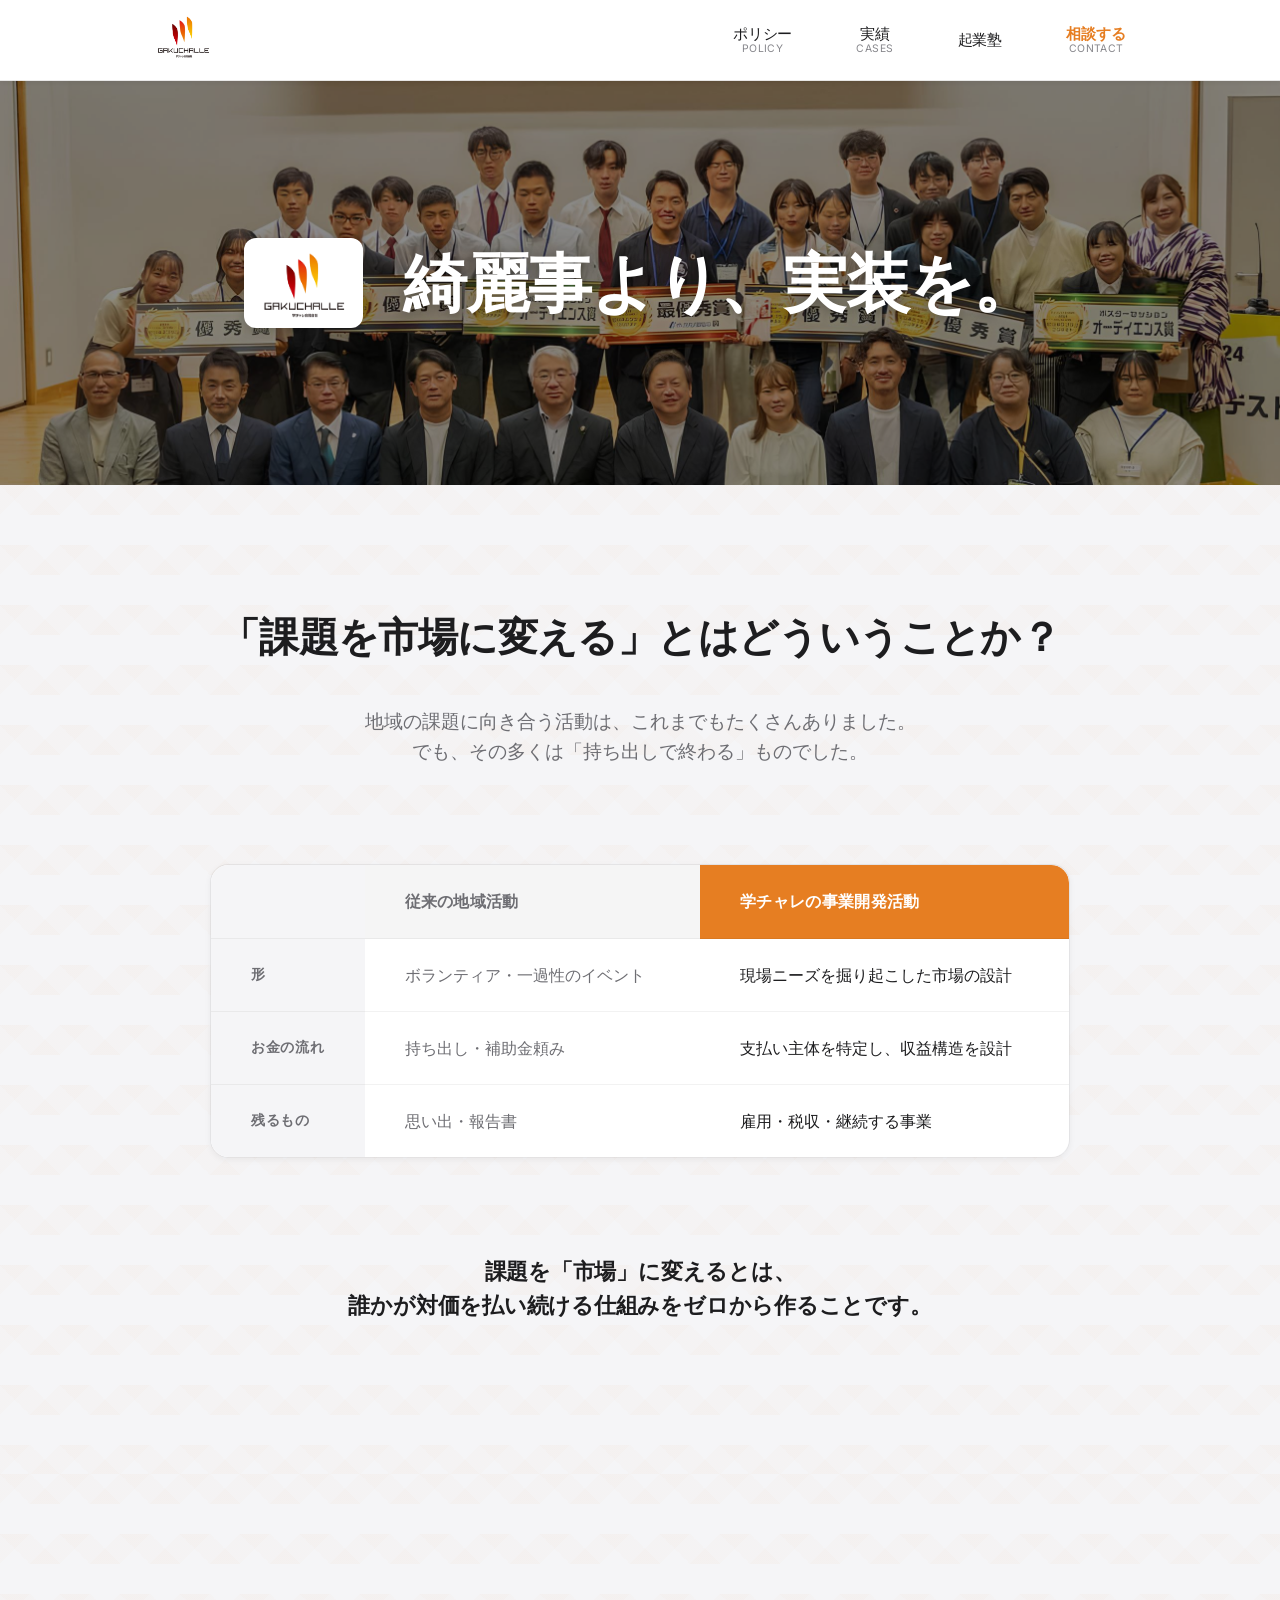
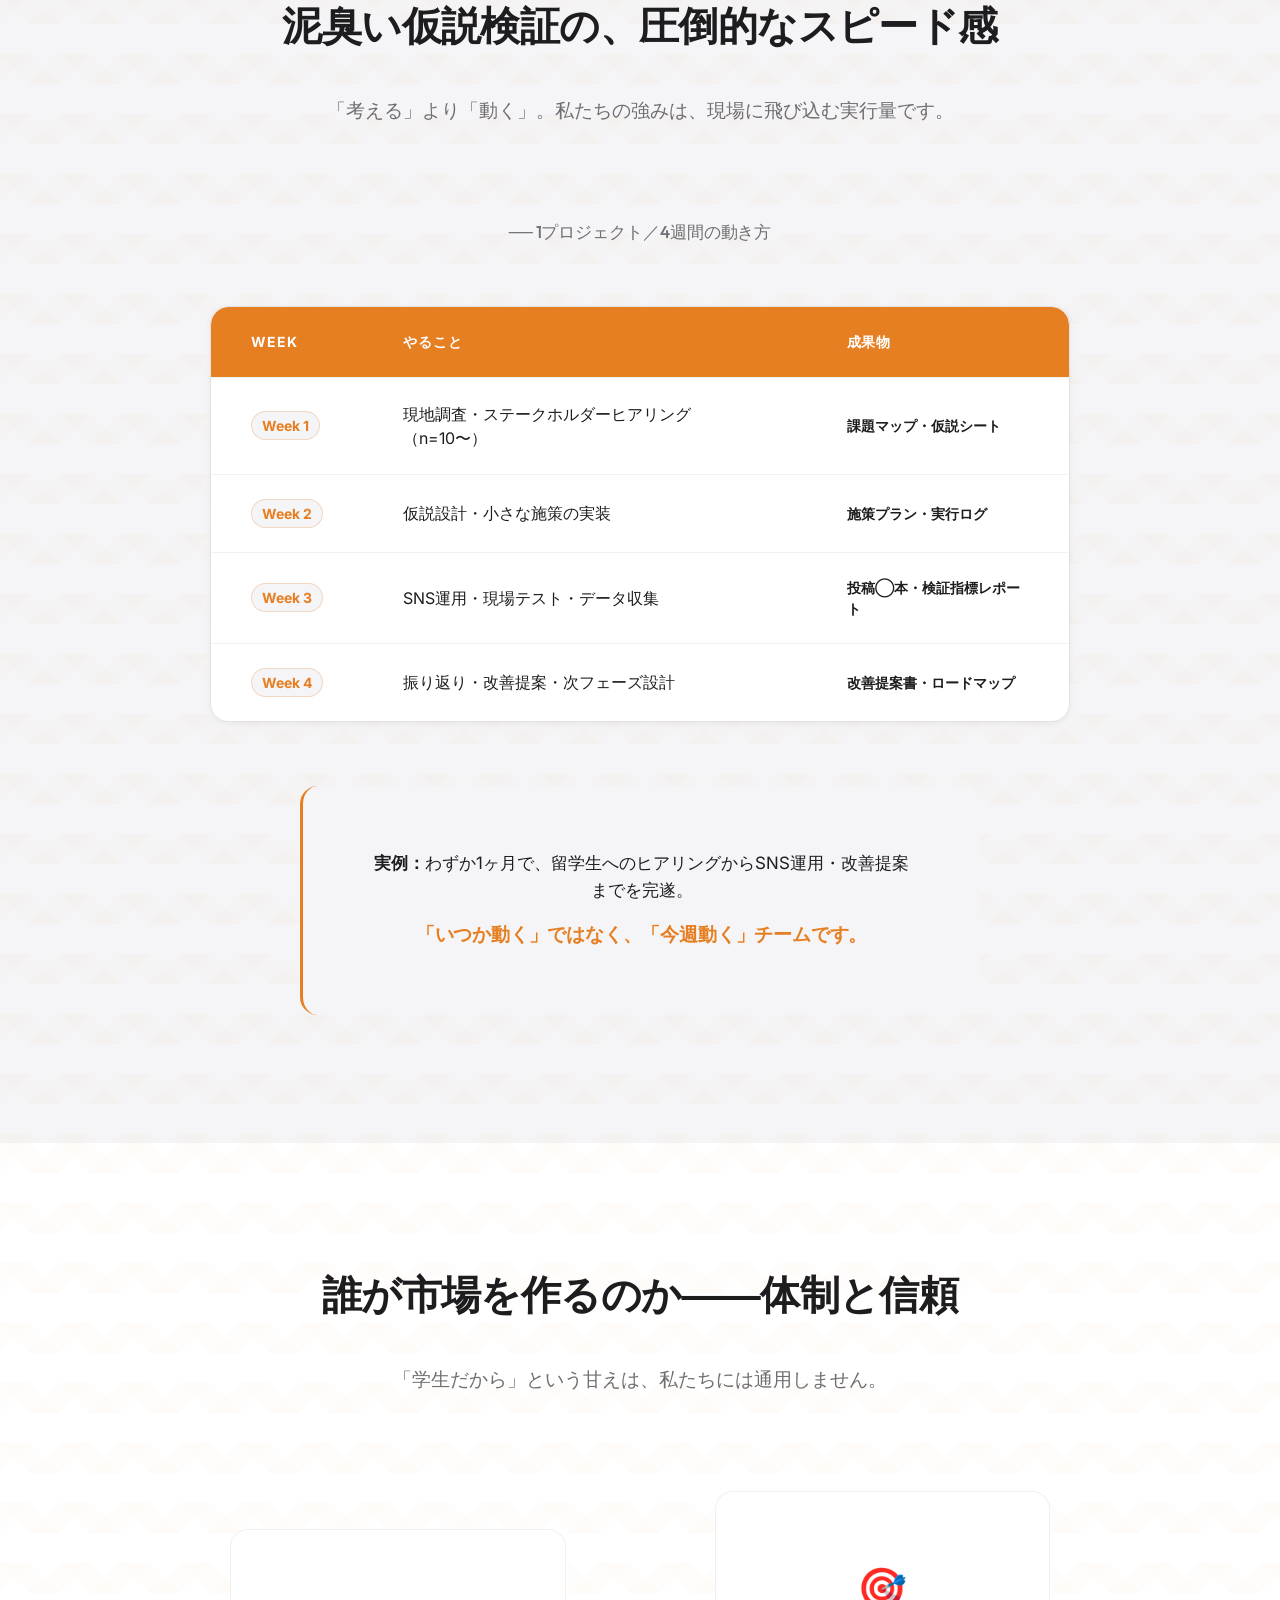
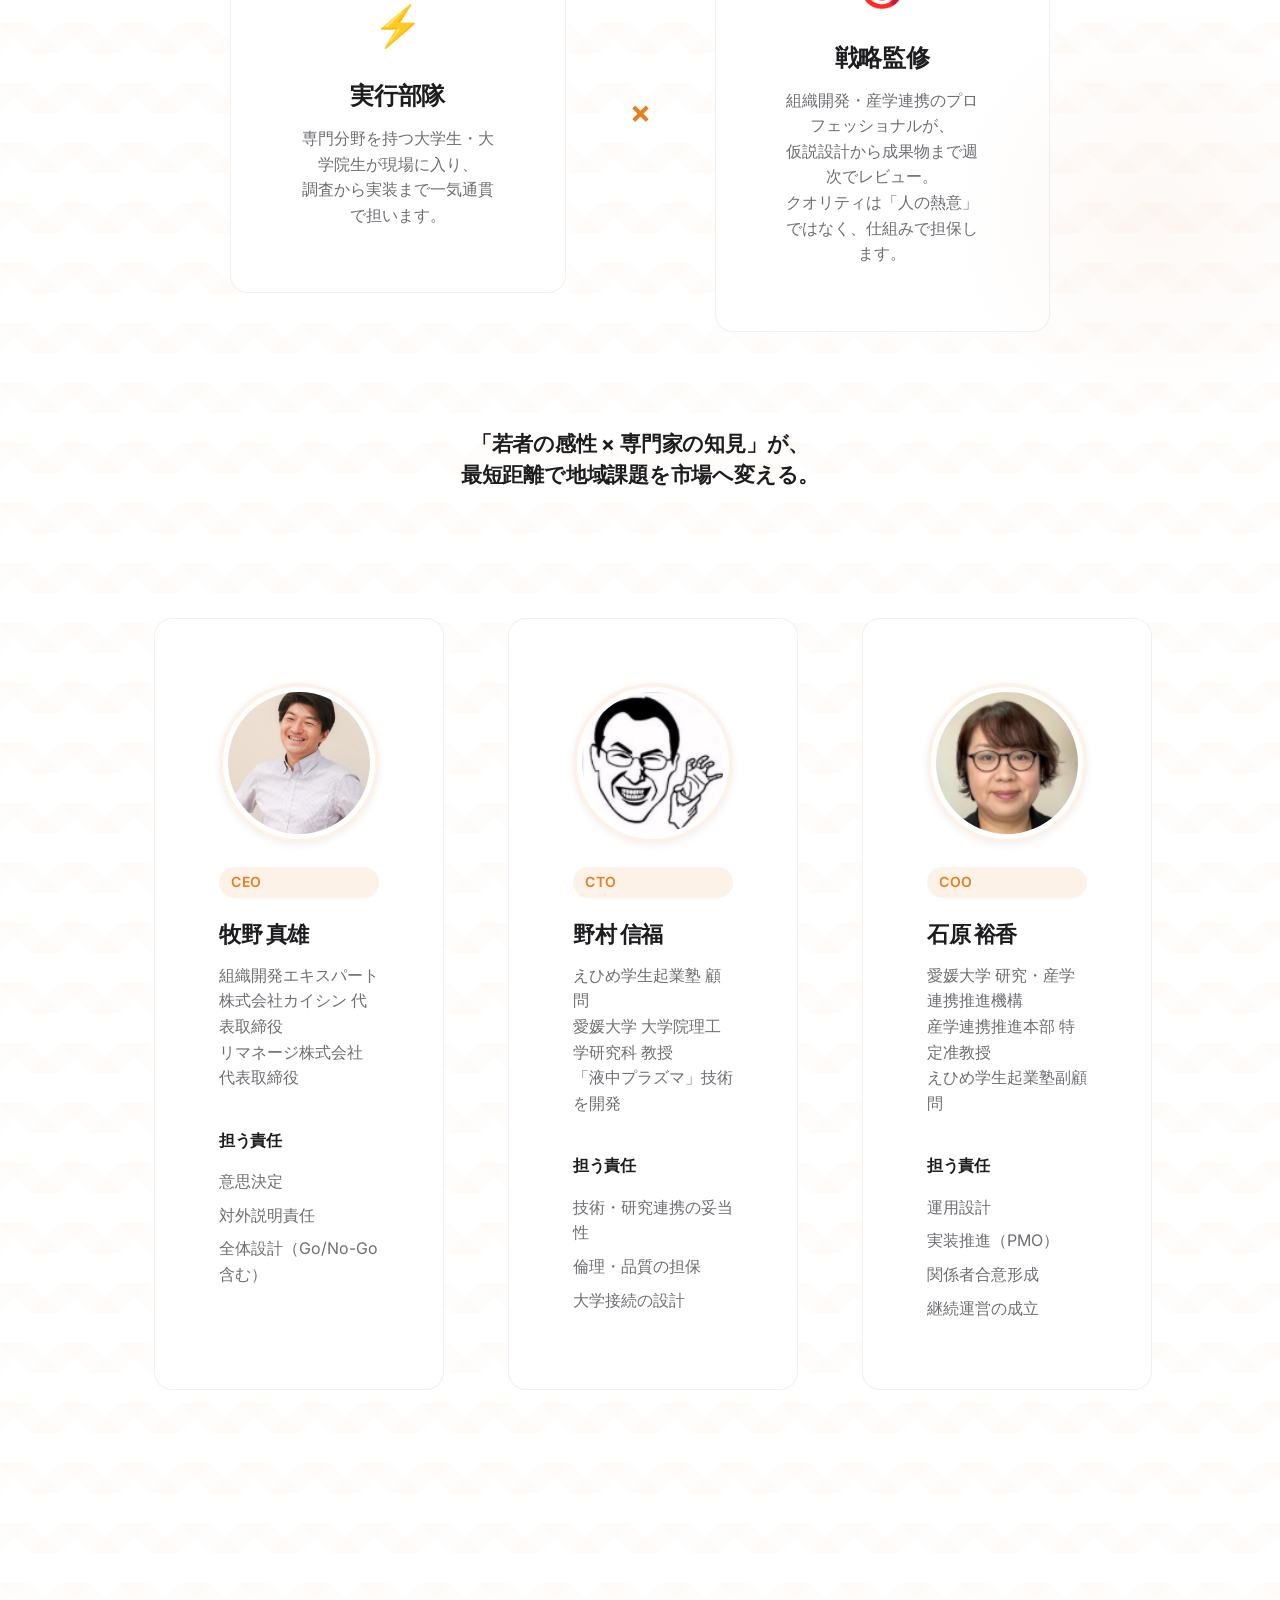
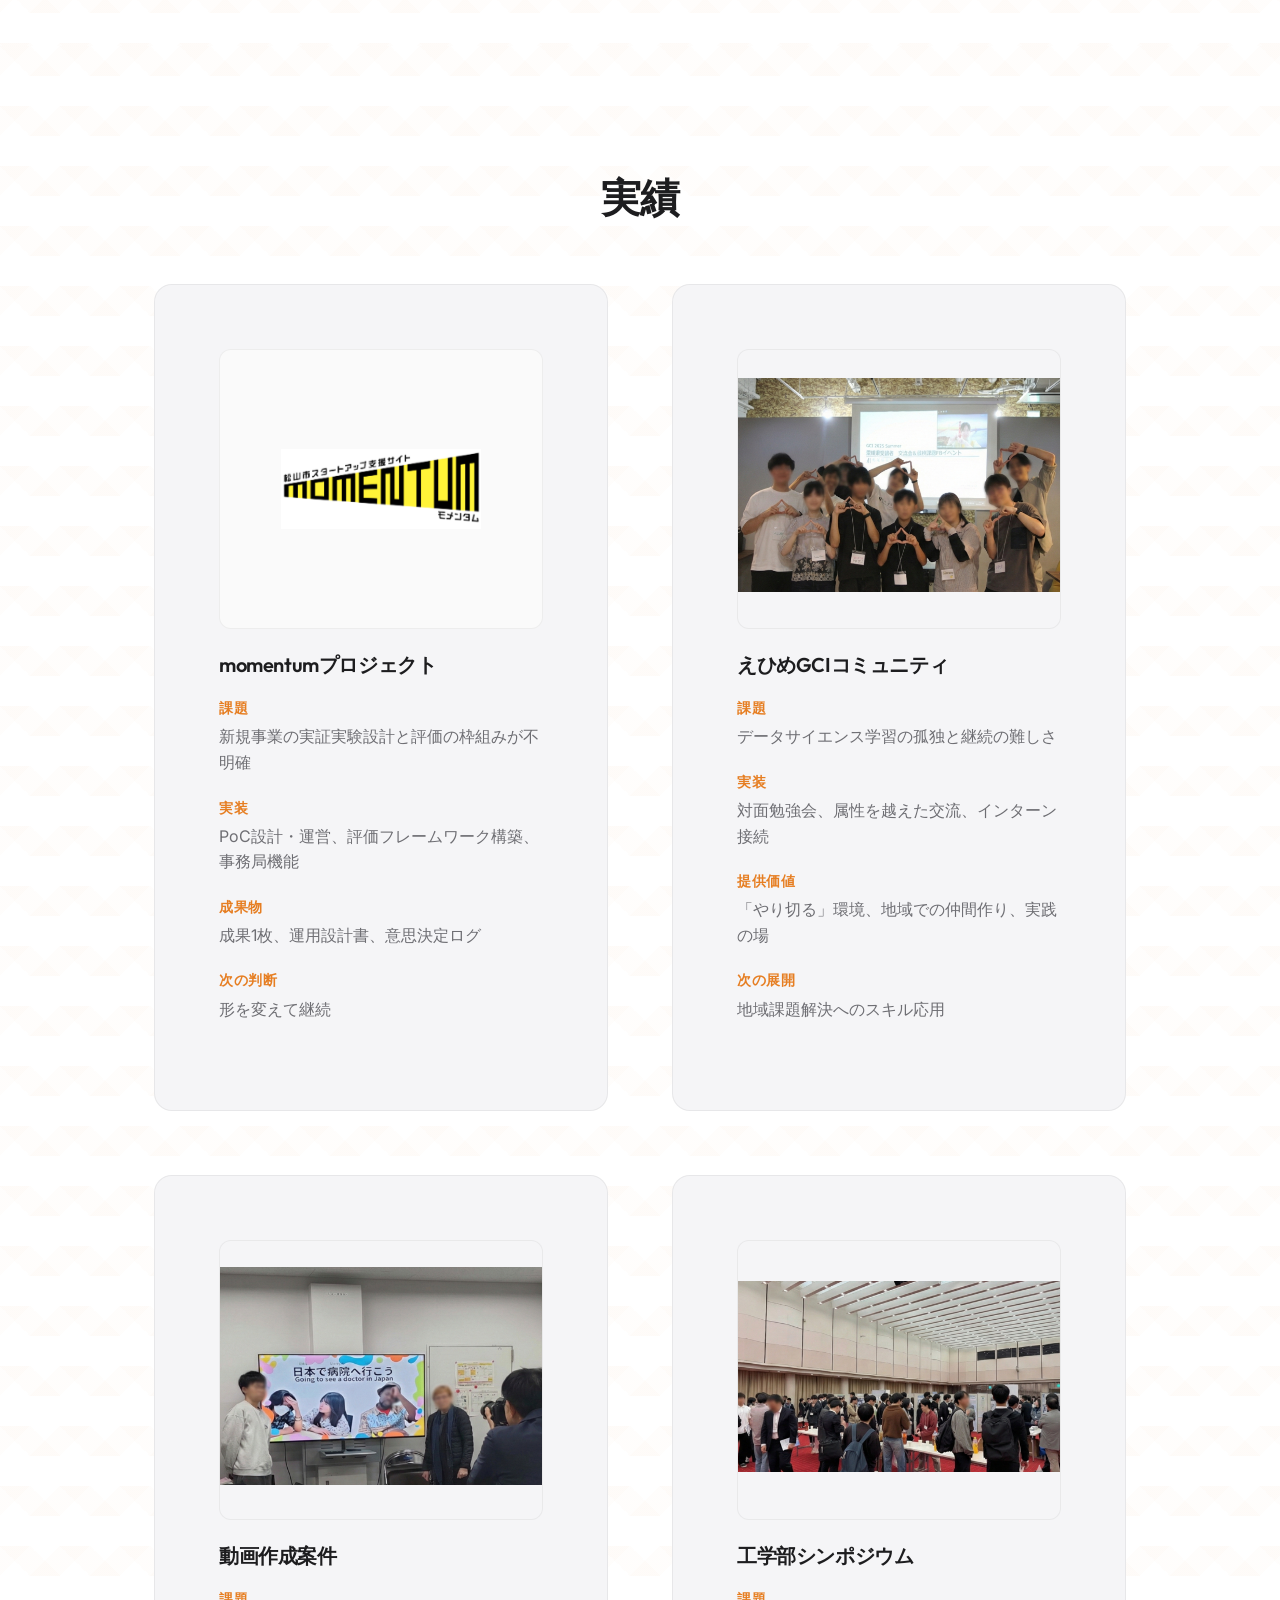
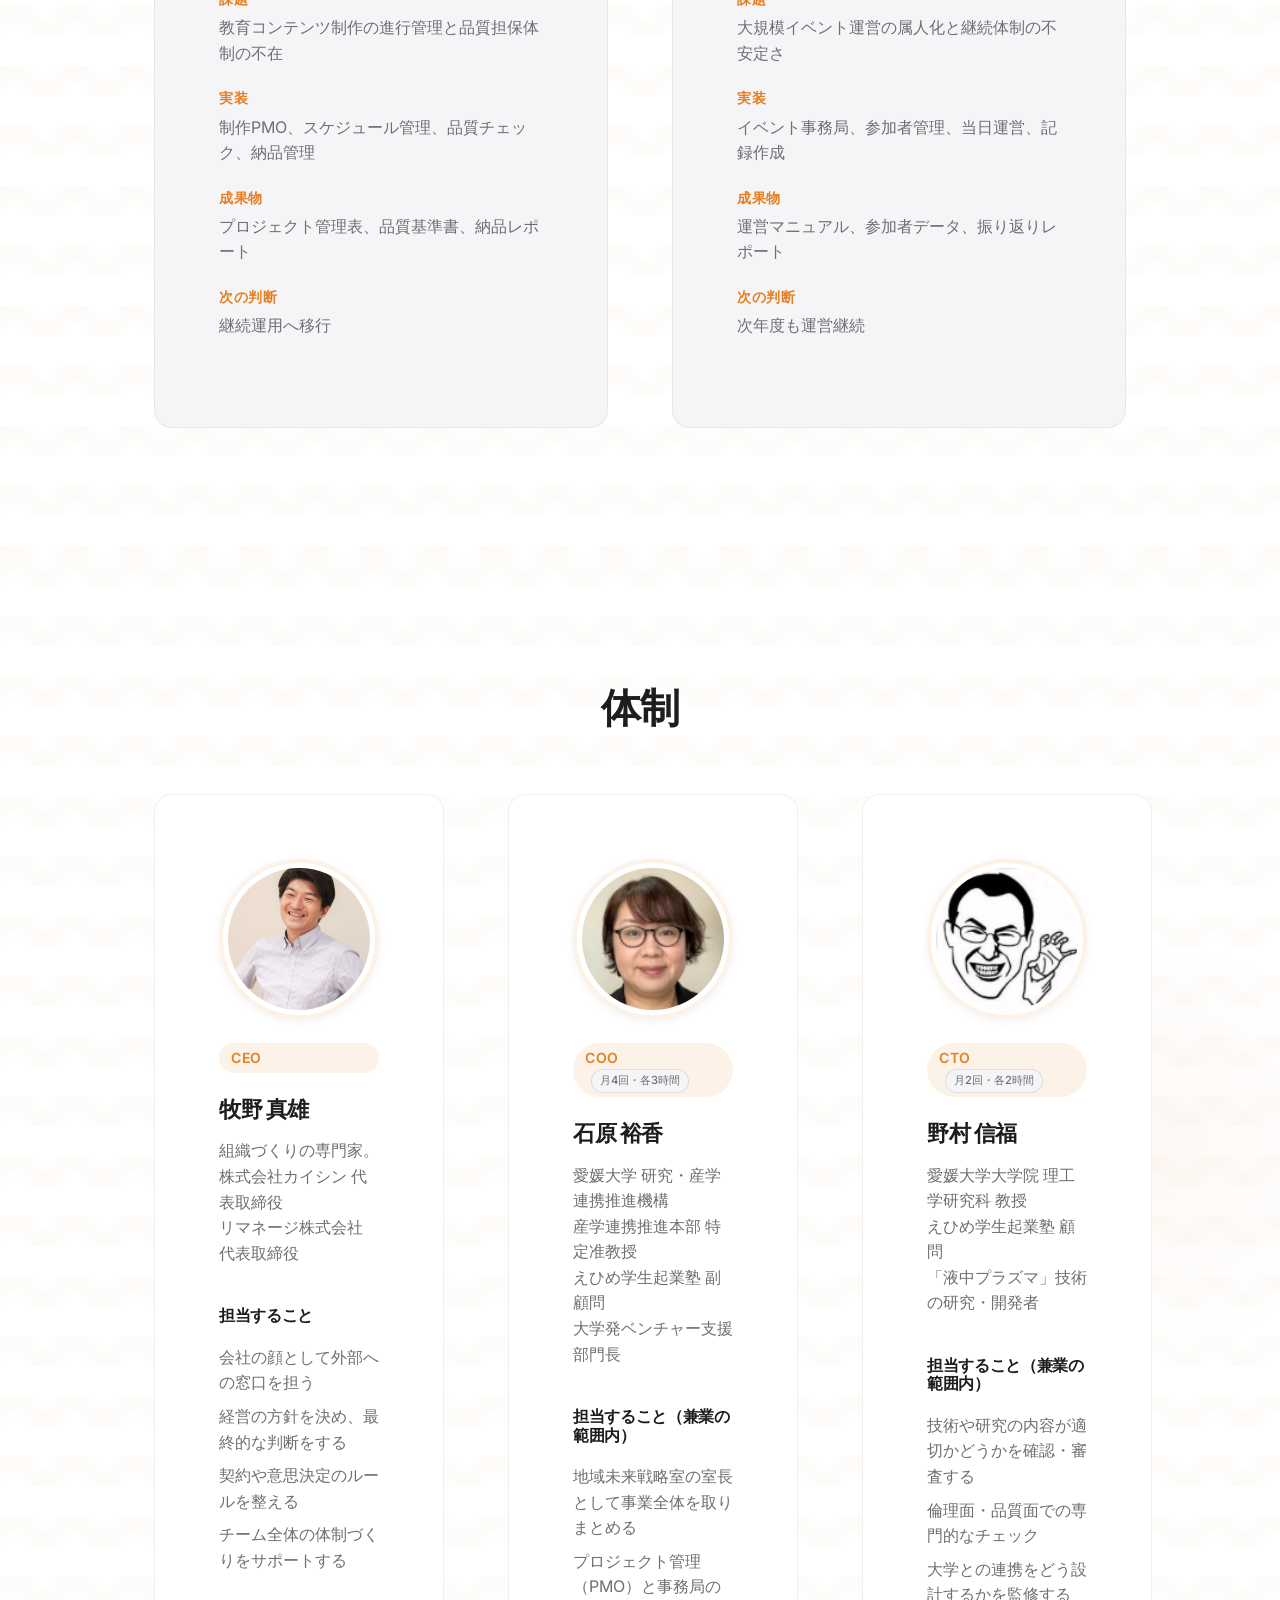
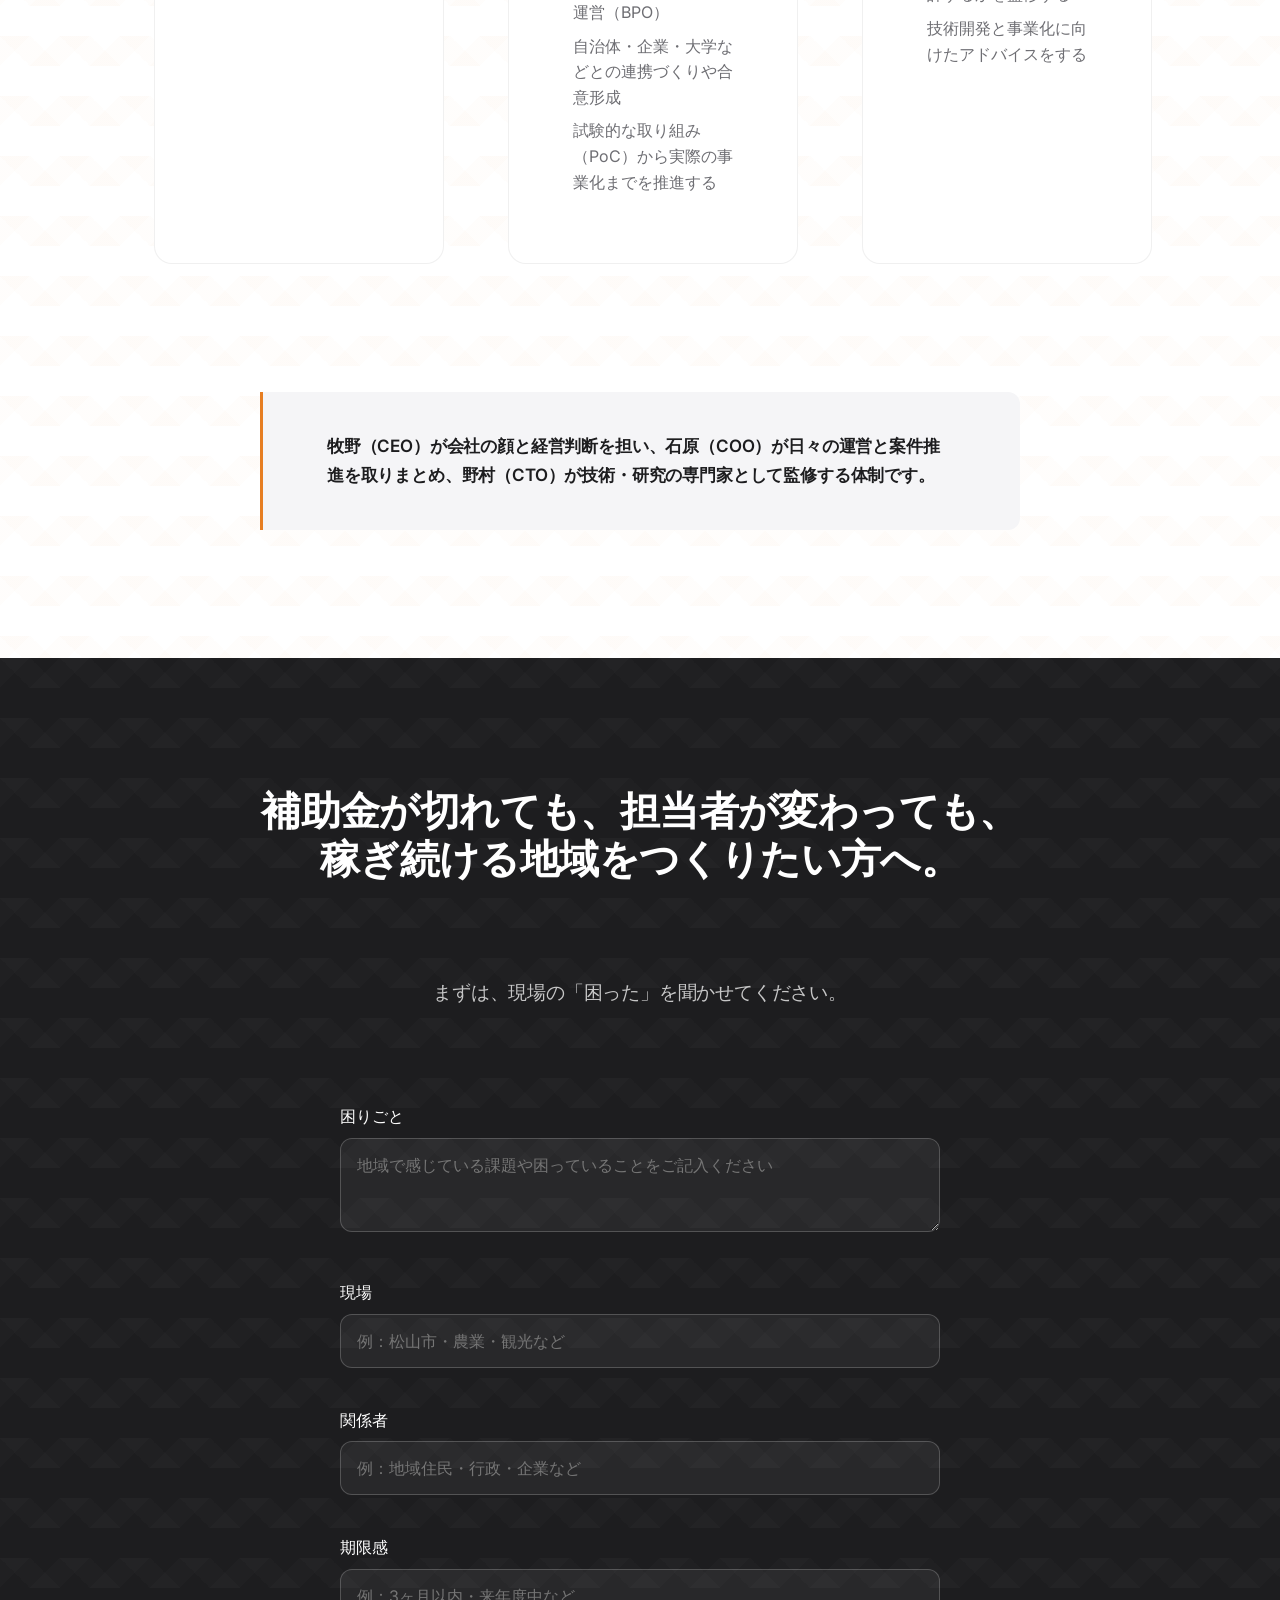
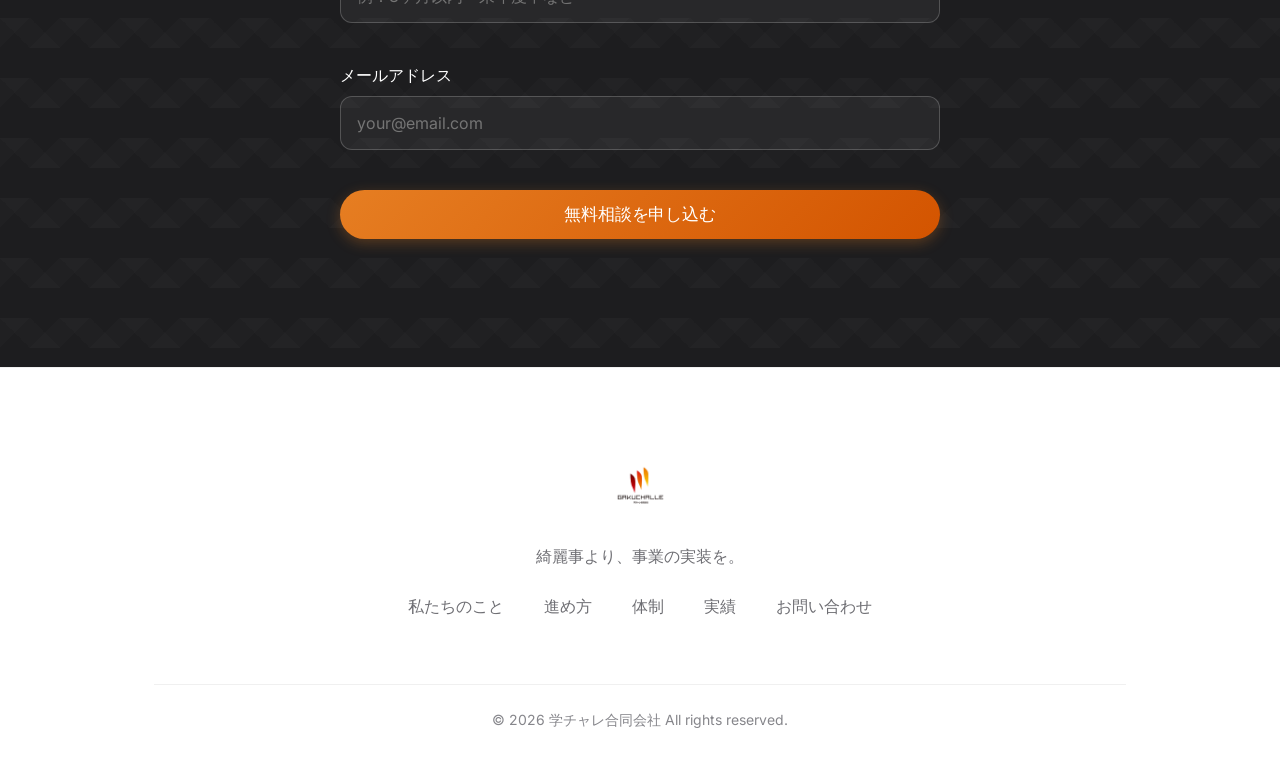
==== gakuLP/index.html @ f0f35850 "Add files via upload" ====
<!DOCTYPE html>
<html lang="ja">

<head>
    <meta charset="UTF-8">
    <meta name="viewport" content="width=device-width, initial-scale=1.0">
    <meta name="description" content="綺麗事より、事業の実装を。地域の「困った」を、稼ぎ続ける価値へ変える。4週間で調査・実装・検証・改善提案まで回し、事業化の打ち手を納品する実行体です。">
    <meta name="keywords" content="地域事業開発, 事業化, 仮説検証, 実装, 学チャレ合同会社">

    <!-- Open Graph -->
    <meta property="og:title" content="学チャレ合同会社 - 綺麗事より、事業の実装を。">
    <meta property="og:description" content="地域の「困った」を、稼ぎ続ける価値へ変える。4週間で調査・実装・検証・改善提案まで回し、事業化の打ち手を納品する実行体です。">
    <meta property="og:type" content="website">

    <title>学チャレ合同会社 - 綺麗事より、事業の実装を。</title>

    <!-- Google Fonts -->
    <link rel="preconnect" href="https://fonts.googleapis.com">
    <link rel="preconnect" href="https://fonts.gstatic.com" crossorigin>
    <link
        href="https://fonts.googleapis.com/css2?family=Outfit:wght@400;600;700;800&family=Inter:wght@400;500;600;700&display=swap"
        rel="stylesheet">

    <link rel="stylesheet" href="styles.css">
</head>

<body>
    <!-- Section A: Header -->
    <header id="header" class="header">
        <div class="container header-content">
            <div class="logo">
                <img src="media/ロゴ.png" alt="学チャレ合同会社ロゴ" style="height: 45px; width: auto;">
            </div>

            <nav class="nav" id="nav">
                <ul class="nav-list">
                    <li>
                        <a href="policy.html" class="nav-link">
                            <span class="nav-label-ja">ポリシー</span>
                            <span class="nav-label-en">Policy</span>
                        </a>
                    </li>
                    <li>
                        <a href="#cases" class="nav-link">
                            <span class="nav-label-ja">実績</span>
                            <span class="nav-label-en">Cases</span>
                        </a>
                    </li>
                    <li>
                        <a href="https://www.ccr.ehime-u.ac.jp/ehime-entre/#/" class="nav-link" target="_blank"
                            rel="noopener noreferrer">
                            <span class="nav-label-ja">起業塾</span>
                        </a>
                    </li>
                    <li>
                        <a href="#contact" class="nav-link nav-link--cta">
                            <span class="nav-label-ja">相談する</span>
                            <span class="nav-label-en">Contact</span>
                        </a>
                    </li>
                </ul>
            </nav>

            <button class="mobile-menu-toggle" id="mobileMenuToggle" aria-label="メニュー">
                <span></span>
                <span></span>
                <span></span>
            </button>
        </div>
    </header>

    <main>
        <!-- Section B: Hero -->
        <section id="hero" class="hero"
            style="background-image: url('media/キービジュアル.jpeg'); background-size: cover; background-position: center; background-repeat: no-repeat;">
            <div class="hero-overlay"></div>
            <div class="container hero-content">
                <div class="hero-inner">
                    <img src="media/ロゴ.png" alt="学チャレ合同会社ロゴ" class="hero-logo">
                    <h1 class="hero-catch">綺麗事より、実装を。</h1>
                </div>
            </div>
        </section>

        <!-- Section①: 「課題を市場に変える」とはどういうことか？ -->
        <section id="what-we-do" class="what-we-do">
            <div class="container">
                <h2 class="section-title">「課題を市場に変える」とはどういうことか？</h2>
                <p class="section-lead">
                    地域の課題に向き合う活動は、これまでもたくさんありました。<br>
                    でも、その多くは「持ち出しで終わる」ものでした。
                </p>

                <div class="comparison-table-wrapper">
                    <table class="comparison-table">
                        <thead>
                            <tr>
                                <th></th>
                                <th class="col-old">従来の地域活動</th>
                                <th class="col-new">学チャレの事業開発活動</th>
                            </tr>
                        </thead>
                        <tbody>
                            <tr>
                                <td class="row-label">形</td>
                                <td class="col-old">ボランティア・一過性のイベント</td>
                                <td class="col-new">現場ニーズを掘り起こした市場の設計</td>
                            </tr>
                            <tr>
                                <td class="row-label">お金の流れ</td>
                                <td class="col-old">持ち出し・補助金頼み</td>
                                <td class="col-new">支払い主体を特定し、収益構造を設計</td>
                            </tr>
                            <tr>
                                <td class="row-label">残るもの</td>
                                <td class="col-old">思い出・報告書</td>
                                <td class="col-new">雇用・税収・継続する事業</td>
                            </tr>
                        </tbody>
                    </table>
                </div>

                <p class="section-emphasis">
                    課題を「市場」に変えるとは、<br>誰かが対価を払い続ける仕組みをゼロから作ることです。
                </p>
            </div>
        </section>

        <!-- Section②: 泥臭い仮説検証の、圧倒的なスピード感 -->
        <section id="process" class="process">
            <div class="container">
                <h2 class="section-title">泥臭い仮説検証の、圧倒的なスピード感</h2>
                <p class="section-lead">「考える」より「動く」。私たちの強みは、現場に飛び込む実行量です。</p>

                <h3 class="subsection-label">── 1プロジェクト／4週間の動き方</h3>

                <div class="week-table-wrapper">
                    <table class="week-table">
                        <thead>
                            <tr>
                                <th>Week</th>
                                <th>やること</th>
                                <th>成果物</th>
                            </tr>
                        </thead>
                        <tbody>
                            <tr>
                                <td class="week-num"><span class="week-badge">Week 1</span></td>
                                <td>現地調査・ステークホルダーヒアリング（n=10〜）</td>
                                <td class="deliverable">課題マップ・仮説シート</td>
                            </tr>
                            <tr>
                                <td class="week-num"><span class="week-badge">Week 2</span></td>
                                <td>仮説設計・小さな施策の実装</td>
                                <td class="deliverable">施策プラン・実行ログ</td>
                            </tr>
                            <tr>
                                <td class="week-num"><span class="week-badge">Week 3</span></td>
                                <td>SNS運用・現場テスト・データ収集</td>
                                <td class="deliverable">投稿◯本・検証指標レポート</td>
                            </tr>
                            <tr>
                                <td class="week-num"><span class="week-badge">Week 4</span></td>
                                <td>振り返り・改善提案・次フェーズ設計</td>
                                <td class="deliverable">改善提案書・ロードマップ</td>
                            </tr>
                        </tbody>
                    </table>
                </div>

                <div class="process-highlight">
                    <p class="process-example">
                        <strong>実例：</strong>わずか1ヶ月で、留学生へのヒアリングからSNS運用・改善提案までを完遂。
                    </p>
                    <p class="process-tagline">「いつか動く」ではなく、「今週動く」チームです。</p>
                </div>
            </div>
        </section>

        <!-- Section③: 誰が市場を作るのか――体制と信頼 -->
        <section id="team" class="team">
            <div class="container">
                <h2 class="section-title">誰が市場を作るのか――体制と信頼</h2>
                <p class="section-lead">「学生だから」という甘えは、私たちには通用しません。</p>

                <div class="team-structure-grid">
                    <div class="team-structure-card">
                        <div class="team-structure-icon">⚡</div>
                        <h3 class="team-structure-title">実行部隊</h3>
                        <p class="team-structure-text">
                            専門分野を持つ大学生・大学院生が現場に入り、<br>
                            調査から実装まで一気通貫で担います。
                        </p>
                    </div>
                    <div class="team-structure-divider">×</div>
                    <div class="team-structure-card">
                        <div class="team-structure-icon">🎯</div>
                        <h3 class="team-structure-title">戦略監修</h3>
                        <p class="team-structure-text">
                            組織開発・産学連携のプロフェッショナルが、<br>
                            仮説設計から成果物まで週次でレビュー。<br>
                            クオリティは「人の熱意」ではなく、仕組みで担保します。
                        </p>
                    </div>
                </div>

                <p class="team-tagline">
                    「若者の感性 × 専門家の知見」が、<br>最短距離で地域課題を市場へ変える。
                </p>

                <div class="team-grid">
                    <div class="team-card">
                        <a href="https://kaisyn.com/" target="_blank" rel="noopener noreferrer" class="team-photo-link"
                            aria-label="牧野 真雄のプロフィール（外部リンク）">
                            <div class="team-photo-wrapper">
                                <img src="media/牧野.png" alt="牧野 真雄 - CEO（組織開発エキスパート）" class="team-photo" loading="lazy"
                                    width="200" height="200">
                            </div>
                        </a>
                        <div class="team-role">CEO</div>
                        <h3 class="team-name"><a href="https://kaisyn.com/" target="_blank" rel="noopener noreferrer">牧野
                                真雄</a></h3>
                        <p class="team-affiliation">組織開発エキスパート<br>株式会社カイシン 代表取締役<br>リマネージ株式会社 代表取締役</p>
                        <div class="team-responsibility">
                            <h4>担う責任</h4>
                            <ul>
                                <li>意思決定</li>
                                <li>対外説明責任</li>
                                <li>全体設計（Go/No-Go含む）</li>
                            </ul>
                        </div>
                    </div>

                    <div class="team-card">
                        <a href="https://researchmap.jp/read0183368" target="_blank" rel="noopener noreferrer"
                            class="team-photo-link" aria-label="野村 信福のプロフィール（外部リンク）">
                            <div class="team-photo-wrapper">
                                <img src="media/野村.png" alt="野村 信福 - CTO（愛媛大学 教授）" class="team-photo" loading="lazy"
                                    width="200" height="200">
                            </div>
                        </a>
                        <div class="team-role">CTO</div>
                        <h3 class="team-name"><a href="https://researchmap.jp/read0183368" target="_blank"
                                rel="noopener noreferrer">野村 信福</a></h3>
                        <p class="team-affiliation">えひめ学生起業塾 顧問<br>愛媛大学 大学院理工学研究科 教授<br>「液中プラズマ」技術を開発</p>
                        <div class="team-responsibility">
                            <h4>担う責任</h4>
                            <ul>
                                <li>技術・研究連携の妥当性</li>
                                <li>倫理・品質の担保</li>
                                <li>大学接続の設計</li>
                            </ul>
                        </div>
                    </div>

                    <div class="team-card">
                        <a href="https://researchmap.jp/yuka_ishihara" target="_blank" rel="noopener noreferrer"
                            class="team-photo-link" aria-label="石原 裕香のプロフィール（外部リンク）">
                            <div class="team-photo-wrapper">
                                <img src="media/石原.png" alt="石原 裕香 - COO（愛媛大学 特定准教授）" class="team-photo" loading="lazy"
                                    width="200" height="200">
                            </div>
                        </a>
                        <div class="team-role">COO</div>
                        <h3 class="team-name"><a href="https://researchmap.jp/yuka_ishihara" target="_blank"
                                rel="noopener noreferrer">石原 裕香</a></h3>
                        <p class="team-affiliation">愛媛大学 研究・産学連携推進機構<br>産学連携推進本部 特定准教授<br>えひめ学生起業塾副顧問</p>
                        <div class="team-responsibility">
                            <h4>担う責任</h4>
                            <ul>
                                <li>運用設計</li>
                                <li>実装推進（PMO）</li>
                                <li>関係者合意形成</li>
                                <li>継続運営の成立</li>
                            </ul>
                        </div>
                    </div>
                </div>
            </div>
        </section>

        <!-- Section④: 実績 -->
        <section id="cases" class="cases">
            <div class="container">
                <h2 class="section-title">実績</h2>

                <div class="cases-grid">
                    <div class="case-card">
                        <a href="https://momentum-matsuyama.com/" target="_blank" rel="noopener noreferrer"
                            class="case-link" aria-label="momentumプロジェクトの詳細">
                            <div class="case-image-wrapper case-placeholder momentum-logo-wrapper" role="img"
                                aria-label="momentumのロゴマーク">
                                <img src="media\momentum.png" alt="momentum" class="momentum-logo" loading="lazy"
                                    width="120" height="auto">
                            </div>
                        </a>
                        <h3 class="case-title"><a href="https://momentum-matsuyama.com/" target="_blank"
                                rel="noopener noreferrer">momentumプロジェクト</a></h3>
                        <div class="case-section">
                            <h4 class="case-label">課題</h4>
                            <p>新規事業の実証実験設計と評価の枠組みが不明確</p>
                        </div>
                        <div class="case-section">
                            <h4 class="case-label">実装</h4>
                            <p>PoC設計・運営、評価フレームワーク構築、事務局機能</p>
                        </div>
                        <div class="case-section">
                            <h4 class="case-label">成果物</h4>
                            <p>成果1枚、運用設計書、意思決定ログ</p>
                        </div>
                        <div class="case-section">
                            <h4 class="case-label">次の判断</h4>
                            <p>形を変えて継続</p>
                        </div>
                    </div>

                    <div class="case-card">
                        <div class="case-image-wrapper">
                            <picture>
                                <img src="media\えひめGCI.png" alt="えひめGCIコミュニティの勉強会参加者の様子" class="case-image"
                                    loading="lazy" width="400" height="300">
                            </picture>
                        </div>
                        <h3 class="case-title">えひめGCIコミュニティ</h3>
                        <div class="case-section">
                            <h4 class="case-label">課題</h4>
                            <p>データサイエンス学習の孤独と継続の難しさ</p>
                        </div>
                        <div class="case-section">
                            <h4 class="case-label">実装</h4>
                            <p>対面勉強会、属性を越えた交流、インターン接続</p>
                        </div>
                        <div class="case-section">
                            <h4 class="case-label">提供価値</h4>
                            <p>「やり切る」環境、地域での仲間作り、実践の場</p>
                        </div>
                        <div class="case-section">
                            <h4 class="case-label">次の展開</h4>
                            <p>地域課題解決へのスキル応用</p>
                        </div>
                    </div>

                    <div class="case-card">
                        <div class="case-image-wrapper">
                            <picture>
                                <img src="media\動画案件.png" alt="動画作成案件のチーム作業風景" class="case-image" loading="lazy"
                                    width="400" height="300">
                            </picture>
                        </div>
                        <h3 class="case-title">動画作成案件</h3>
                        <div class="case-section">
                            <h4 class="case-label">課題</h4>
                            <p>教育コンテンツ制作の進行管理と品質担保体制の不在</p>
                        </div>
                        <div class="case-section">
                            <h4 class="case-label">実装</h4>
                            <p>制作PMO、スケジュール管理、品質チェック、納品管理</p>
                        </div>
                        <div class="case-section">
                            <h4 class="case-label">成果物</h4>
                            <p>プロジェクト管理表、品質基準書、納品レポート</p>
                        </div>
                        <div class="case-section">
                            <h4 class="case-label">次の判断</h4>
                            <p>継続運用へ移行</p>
                        </div>
                    </div>

                    <div class="case-card">
                        <div class="case-image-wrapper">
                            <picture>
                                <img src="media\工学部シンポジウム.png" alt="工学部シンポジウムのステージとパネルの様子" class="case-image"
                                    loading="lazy" width="400" height="300">
                            </picture>
                        </div>
                        <h3 class="case-title">工学部シンポジウム</h3>
                        <div class="case-section">
                            <h4 class="case-label">課題</h4>
                            <p>大規模イベント運営の属人化と継続体制の不安定さ</p>
                        </div>
                        <div class="case-section">
                            <h4 class="case-label">実装</h4>
                            <p>イベント事務局、参加者管理、当日運営、記録作成</p>
                        </div>
                        <div class="case-section">
                            <h4 class="case-label">成果物</h4>
                            <p>運営マニュアル、参加者データ、振り返りレポート</p>
                        </div>
                        <div class="case-section">
                            <h4 class="case-label">次の判断</h4>
                            <p>次年度も運営継続</p>
                        </div>
                    </div>
                </div>
            </div>
        </section>

        <!-- Section K: 体制 -->
        <section id="team" class="team">
            <div class="container">
                <h2 class="section-title">体制</h2>

                <div class="team-grid">
                    <!-- CEO -->
                    <div class="team-card">
                        <a href="https://kaisyn.com/" target="_blank" rel="noopener noreferrer" class="team-photo-link"
                            aria-label="牧野 真雄のプロフィール（外部リンク）">
                            <div class="team-photo-wrapper">
                                <img src="media/牧野.png" alt="牧野 真雄 - CEO" class="team-photo" loading="lazy" width="200"
                                    height="200">
                            </div>
                        </a>
                        <div class="team-role">CEO</div>
                        <h3 class="team-name"><a href="https://kaisyn.com/" target="_blank" rel="noopener noreferrer">牧野
                                真雄</a></h3>
                        <p class="team-affiliation">組織づくりの専門家。<br>株式会社カイシン 代表取締役<br>リマネージ株式会社 代表取締役</p>
                        <div class="team-responsibility">
                            <h4>担当すること</h4>
                            <ul>
                                <li>会社の顔として外部への窓口を担う</li>
                                <li>経営の方針を決め、最終的な判断をする</li>
                                <li>契約や意思決定のルールを整える</li>
                                <li>チーム全体の体制づくりをサポートする</li>
                            </ul>
                        </div>
                    </div>

                    <!-- COO -->
                    <div class="team-card">
                        <a href="https://researchmap.jp/yuka_ishihara" target="_blank" rel="noopener noreferrer"
                            class="team-photo-link" aria-label="石原 裕香のプロフィール（外部リンク）">
                            <div class="team-photo-wrapper">
                                <img src="media/石原.png" alt="石原 裕香 - COO" class="team-photo" loading="lazy" width="200"
                                    height="200">
                            </div>
                        </a>
                        <div class="team-role">COO <span class="team-schedule">月4回・各3時間</span></div>
                        <h3 class="team-name"><a href="https://researchmap.jp/yuka_ishihara" target="_blank"
                                rel="noopener noreferrer">石原 裕香</a></h3>
                        <p class="team-affiliation">愛媛大学 研究・産学連携推進機構<br>産学連携推進本部 特定准教授<br>えひめ学生起業塾 副顧問<br>大学発ベンチャー支援部門長
                        </p>
                        <div class="team-responsibility">
                            <h4>担当すること（兼業の範囲内）</h4>
                            <ul>
                                <li>地域未来戦略室の室長として事業全体を取りまとめる</li>
                                <li>プロジェクト管理（PMO）と事務局の運営（BPO）</li>
                                <li>自治体・企業・大学などとの連携づくりや合意形成</li>
                                <li>試験的な取り組み（PoC）から実際の事業化までを推進する</li>
                            </ul>
                        </div>
                    </div>

                    <!-- CTO -->
                    <div class="team-card">
                        <a href="https://researchmap.jp/read0183368" target="_blank" rel="noopener noreferrer"
                            class="team-photo-link" aria-label="野村 信福のプロフィール（外部リンク）">
                            <div class="team-photo-wrapper">
                                <img src="media/野村.png" alt="野村 信福 - CTO" class="team-photo" loading="lazy" width="200"
                                    height="200">
                            </div>
                        </a>
                        <div class="team-role">CTO <span class="team-schedule">月2回・各2時間</span></div>
                        <h3 class="team-name"><a href="https://researchmap.jp/read0183368" target="_blank"
                                rel="noopener noreferrer">野村 信福</a></h3>
                        <p class="team-affiliation">愛媛大学大学院 理工学研究科 教授<br>えひめ学生起業塾 顧問<br>「液中プラズマ」技術の研究・開発者</p>
                        <div class="team-responsibility">
                            <h4>担当すること（兼業の範囲内）</h4>
                            <ul>
                                <li>技術や研究の内容が適切かどうかを確認・審査する</li>
                                <li>倫理面・品質面での専門的なチェック</li>
                                <li>大学との連携をどう設計するかを監修する</li>
                                <li>技術開発と事業化に向けたアドバイスをする</li>
                            </ul>
                        </div>
                    </div>
                </div>

                <!-- 体制まとめ -->
                <blockquote class="team-summary">
                    牧野（CEO）が会社の顔と経営判断を担い、石原（COO）が日々の運営と案件推進を取りまとめ、野村（CTO）が技術・研究の専門家として監修する体制です。
                </blockquote>
            </div>
        </section>

        <!-- Section N: 最終CTA -->
        <section id="contact" class="final-cta">
            <div class="container">
                <h2 class="final-cta-title">
                    補助金が切れても、担当者が変わっても、<br>稼ぎ続ける地域をつくりたい方へ。
                </h2>
                <p class="final-cta-sub">まずは、現場の「困った」を聞かせてください。</p>

                <form class="contact-form" id="contactForm">
                    <div class="form-group">
                        <label for="issue">困りごと</label>
                        <textarea id="issue" name="issue" rows="3" required
                            placeholder="地域で感じている課題や困っていることをご記入ください"></textarea>
                    </div>

                    <div class="form-group">
                        <label for="field">現場</label>
                        <input type="text" id="field" name="field" required placeholder="例：松山市・農業・観光など">
                    </div>

                    <div class="form-group">
                        <label for="stakeholders">関係者</label>
                        <input type="text" id="stakeholders" name="stakeholders" required placeholder="例：地域住民・行政・企業など">
                    </div>

                    <div class="form-group">
                        <label for="timeline">期限感</label>
                        <input type="text" id="timeline" name="timeline" required placeholder="例：3ヶ月以内・来年度中など">
                    </div>

                    <div class="form-group">
                        <label for="email">メールアドレス</label>
                        <input type="email" id="email" name="email" required placeholder="your@email.com">
                    </div>

                    <button type="submit" class="btn btn-primary btn-large btn-full" id="submitBtn">無料相談を申し込む</button>
                </form>
            </div>
        </section>
    </main>

    <!-- Footer -->
    <footer class="footer">
        <div class="container">
            <div class="footer-content">
                <div class="footer-logo">
                    <img src="media/ロゴ.png" alt="学チャレ合同会社ロゴ" class="footer-logo-img">
                </div>
                <p class="footer-tagline">綺麗事より、事業の実装を。</p>
                <div class="footer-links">
                    <a href="#what-we-do">私たちのこと</a>
                    <a href="#process">進め方</a>
                    <a href="#team">体制</a>
                    <a href="#cases">実績</a>
                    <a href="#contact">お問い合わせ</a>
                </div>
            </div>
            <div class="footer-bottom">
                <p>&copy; 2026 学チャレ合同会社 All rights reserved.</p>
            </div>
        </div>
    </footer>

    <script src="script.js"></script>
</body>

</html>
---- gakuLP/styles.css ----
/* ========================================
   Apple-Style Minimalist Design System
   ======================================== */
:root {
    /* Corporate Colors (Orange, Red, Dark Red) */
    --primary-color: #e67e22;
    /* Orange */
    --primary-dark: #d35400;
    /* Dark Orange */
    --corporate-red: #e74c3c;
    /* Red */
    --corporate-dark-red: #c0392b;
    /* Dark Red */

    /* Corporate Gradient (Dark Red -> Red -> Orange) */
    --corporate-gradient: linear-gradient(135deg, #c0392b 0%, #e74c3c 50%, #e67e22 100%);

    /* Apple-style text colors */
    --text-primary: #1d1d1f;
    --text-secondary: #6e6e73;
    --text-light: #86868b;
    --text-white: #ffffff;

    /* Clean backgrounds */
    --bg-primary: #ffffff;
    --bg-secondary: #f5f5f7;
    --bg-dark: #1d1d1f;

    /* Large, generous spacing */
    --spacing-xs: 0.5rem;
    --spacing-sm: 1rem;
    --spacing-md: 1.5rem;
    --spacing-lg: 2.5rem;
    --spacing-xl: 4rem;
    --spacing-2xl: 6rem;
    --spacing-3xl: 8rem;

    /* Clean typography */
    --font-primary: 'Outfit', -apple-system, BlinkMacSystemFont, 'SF Pro Display', sans-serif;
    --font-secondary: 'Inter', -apple-system, BlinkMacSystemFont, 'SF Pro Text', sans-serif;

    --font-size-xs: 0.875rem;
    --font-size-sm: 1rem;
    --font-size-md: 1.0625rem;
    --font-size-lg: 1.1875rem;
    --font-size-xl: 1.5rem;
    --font-size-2xl: 2.25rem;
    --font-size-3xl: 3rem;
    --font-size-4xl: 4rem;
    --font-size-5xl: 5rem;

    /* Minimal shadows */
    --shadow-sm: 0 1px 2px rgba(0, 0, 0, 0.03);
    --shadow-md: 0 2px 6px rgba(0, 0, 0, 0.05);
    --shadow-lg: 0 4px 10px rgba(0, 0, 0, 0.06);

    /* Border radius */
    --radius-sm: 8px;
    --radius-md: 12px;
    --radius-lg: 18px;
    --radius-xl: 24px;
    --radius-full: 9999px;

    /* Transitions */
    --transition-fast: 0.15s ease;
    --transition-base: 0.2s ease;
}

/* ========================================
   Reset & Base Styles
   ======================================== */
* {
    margin: 0;
    padding: 0;
    box-sizing: border-box;
}

html {
    scroll-behavior: smooth;
    overflow-x: hidden;
}

body {
    font-family: var(--font-secondary);
    font-size: var(--font-size-md);
    line-height: 1.6;
    color: var(--text-primary);
    background: var(--bg-primary);
    -webkit-font-smoothing: antialiased;
    -moz-osx-font-smoothing: grayscale;
    overflow-x: hidden;
}

.container {
    max-width: 980px;
    margin: 0 auto;
    padding: 0 var(--spacing-lg);
}

/* ========================================
   Typography
   ======================================== */
h1,
h2,
h3,
h4,
h5,
h6 {
    font-family: var(--font-primary);
    font-weight: 600;
    letter-spacing: -0.02em;
    line-height: 1.15;
}

p {
    margin-bottom: var(--spacing-md);
}

/* ========================================
   Buttons - Minimalist
   ======================================== */
.btn {
    display: inline-flex;
    align-items: center;
    justify-content: center;
    padding: 11px 22px;
    font-family: var(--font-secondary);
    font-size: var(--font-size-sm);
    font-weight: 400;
    text-decoration: none;
    border-radius: var(--radius-full);
    transition: all var(--transition-base);
    border: none;
    cursor: pointer;
    letter-spacing: -0.005em;
}

.btn-primary {
    background: var(--primary-color);
    color: var(--text-white);
}

.btn-primary:hover {
    background: var(--primary-dark);
    transform: scale(1.01);
}

.btn-secondary,
.btn-outline {
    background: transparent;
    color: var(--primary-color);
    border: 1.5px solid rgba(230, 126, 34, 0.5);
}

.btn-secondary:hover,
.btn-outline:hover {
    background: var(--primary-color);
    color: var(--text-white);
    border-color: var(--primary-color);
}

.btn-large {
    padding: 13px 28px;
    font-size: var(--font-size-md);
}

.btn-full {
    width: 100%;
}

/* ========================================
   Header - Minimal & Sticky
   ======================================== */
.header {
    position: fixed;
    top: 0;
    left: 0;
    width: 100%;
    background: rgba(255, 255, 255, 0.85);
    backdrop-filter: saturate(180%) blur(20px);
    z-index: 1000;
    border-bottom: 1px solid rgba(0, 0, 0, 0.05);
    transition: all var(--transition-base);
}

.header-content {
    display: flex;
    align-items: center;
    justify-content: space-between;
    padding: var(--spacing-sm) 0;
    min-height: 80px;
}

.logo img {
    height: 60px;
    width: auto;
}

.nav {
    display: flex;
    justify-content: flex-end;
    margin-left: auto;
}

.nav-list {
    display: flex;
    list-style: none;
    gap: var(--spacing-xl);
    align-items: center;
}

.nav-link {
    display: flex;
    flex-direction: column;
    align-items: center;
    color: var(--text-primary);
    text-decoration: none;
    font-size: 0.9375rem;
    font-weight: 400;
    transition: color var(--transition-fast);
    letter-spacing: -0.005em;
    line-height: 1.2;
}

.nav-link:hover {
    color: var(--primary-color);
}

.nav-label-ja {
    font-size: 0.9375rem;
    font-weight: 500;
}

.nav-label-en {
    font-size: 0.65rem;
    color: var(--text-light);
    letter-spacing: 0.04em;
    text-transform: uppercase;
    transition: color var(--transition-fast);
}

.nav-link:hover .nav-label-en {
    color: var(--primary-color);
}

.nav-link--cta .nav-label-ja {
    color: var(--primary-color);
    font-weight: 600;
}

.nav-link--cta:hover .nav-label-ja {
    color: var(--primary-dark);
}

.header-cta {
    display: flex;
    gap: var(--spacing-sm);
}

.mobile-menu-toggle {
    display: none;
    flex-direction: column;
    gap: 4px;
    background: none;
    border: none;
    cursor: pointer;
    padding: 8px;
}

.mobile-menu-toggle span {
    width: 20px;
    height: 2px;
    background: var(--text-primary);
    transition: var(--transition-fast);
}

/* ========================================
   Hero - Key Visual
   ======================================== */
.hero {
    height: 45vh;
    min-height: 280px;
    overflow: hidden;
    display: flex;
    align-items: center;
    justify-content: center;
    margin-top: 80px;
    position: relative;
    background-size: cover;
    background-position: center;
    background-repeat: no-repeat;
}

.hero-overlay {
    position: absolute;
    inset: 0;
    background: rgba(0, 0, 0, 0.45);
    z-index: 0;
}

.hero-content {
    position: relative;
    z-index: 1;
    width: 100%;
    text-align: center;
}

.hero-inner {
    display: flex;
    align-items: center;
    justify-content: center;
    gap: 2.5rem;
}

.hero-logo {
    height: 90px;
    width: auto;
    flex-shrink: 0;
    background: #ffffff;
    border-radius: 12px;
    padding: 10px 14px;
    box-shadow: 0 2px 12px rgba(0, 0, 0, 0.18);
}

.hero-catch {
    font-size: clamp(2.8rem, 8vw, 5.5rem);
    font-weight: 700;
    line-height: 1.05;
    letter-spacing: -0.02em;
    font-family: var(--font-primary);
    color: #ffffff;
    margin: 0;
    text-shadow: 0 2px 12px rgba(0, 0, 0, 0.3);
}

.hero-subcatch {
    font-size: clamp(1.25rem, 3vw, 1.75rem);
    font-weight: 400;
    color: var(--text-secondary);
    margin-bottom: var(--spacing-xl);
    letter-spacing: -0.01em;
}

.hero-description {
    font-size: var(--font-size-md);
    color: var(--text-secondary);
    max-width: 600px;
    margin: 0 auto var(--spacing-2xl);
    line-height: 1.47;
}

.hero-cta {
    display: flex;
    gap: var(--spacing-md);
    justify-content: center;
    flex-wrap: wrap;
}

/* ========================================
   Sections - Clean spacing
   ======================================== */
section {
    padding: var(--spacing-3xl) 0;
}

.section-title {
    font-size: clamp(2rem, 4.5vw, 3rem);
    font-weight: 600;
    text-align: center;
    margin-bottom: var(--spacing-2xl);
    letter-spacing: -0.015em;
    line-height: 1.15;
    font-family: var(--font-primary);
    color: var(--text-primary);
}

/* ========================================
   Clarification Section
   ======================================== */
.clarification {
    background: var(--bg-secondary);
    padding: var(--spacing-2xl) 0;
}

.clarification-block {
    text-align: center;
    max-width: 700px;
    margin: 0 auto;
}

.clarification-line {
    font-size: var(--font-size-xl);
    font-weight: 600;
    color: var(--text-primary);
    margin-bottom: var(--spacing-md);
    letter-spacing: -0.01em;
    line-height: 1.3;
}

.clarification-note {
    text-align: center;
    margin-top: var(--spacing-xl);
    font-size: var(--font-size-sm);
    color: var(--text-secondary);
    max-width: 600px;
    margin-left: auto;
    margin-right: auto;
}

/* ========================================
   Problems Section
   ======================================== */
.problems {
    background: var(--bg-primary);
}

.problems-grid {
    display: grid;
    grid-template-columns: repeat(4, 1fr);
    gap: var(--spacing-md);
    max-width: 900px;
    margin: 0 auto;
}

.problem-card {
    background: var(--bg-primary);
    border: 1px solid rgba(0, 0, 0, 0.06);
    border-radius: var(--radius-md);
    padding: var(--spacing-md);
    text-align: center;
    transition: all var(--transition-base);
    display: flex;
    flex-direction: column;
    align-items: center;
    justify-content: center;
    min-height: 140px;
}

.problem-card {
    background: var(--bg-primary);
    border: 1px solid rgba(0, 0, 0, 0.06);
    border-radius: var(--radius-md);
    padding: var(--spacing-md);
    text-align: center;
    transition: all var(--transition-base);
}

.problem-card:hover {
    border-color: rgba(230, 126, 34, 0.15);
    transform: translateY(-2px);
}

.problem-icon {
    font-size: 1.75rem;
    margin-bottom: var(--spacing-sm);
}

.problem-text {
    font-size: var(--font-size-sm);
    color: var(--text-primary);
    line-height: 1.4;
    font-weight: 500;
}

/* ========================================
   Solution Section
   ======================================== */
.solution {
    background: var(--bg-secondary);
}

.solution-grid {
    display: grid;
    grid-template-columns: repeat(auto-fit, minmax(250px, 1fr));
    gap: var(--spacing-xl);
    max-width: 900px;
    margin: 0 auto;
}

.solution-card {
    background: var(--bg-primary);
    border: 1px solid rgba(0, 0, 0, 0.06);
    border-radius: var(--radius-lg);
    padding: var(--spacing-xl);
    text-align: center;
    transition: all var(--transition-base);
}

.solution-card:hover {
    border-color: rgba(230, 126, 34, 0.15);
    transform: translateY(-2px);
}

.solution-icon {
    font-size: 2.5rem;
    margin-bottom: var(--spacing-md);
}

.solution-title {
    font-size: var(--font-size-lg);
    font-weight: 600;
    margin-bottom: var(--spacing-sm);
    color: var(--text-primary);
}

.solution-text {
    font-size: var(--font-size-sm);
    color: var(--text-secondary);
    line-height: 1.5;
}

/* ========================================
   Flow Section
   ======================================== */
.flow {
    background: var(--bg-primary);
}

.flow-diagram {
    display: grid;
    grid-template-columns: repeat(5, 1fr);
    gap: var(--spacing-sm);
    max-width: 900px;
    margin: 0 auto var(--spacing-xl);
    align-items: center;
}

.flow-step {
    background: var(--bg-secondary);
    border: 1px solid rgba(0, 0, 0, 0.06);
    border-radius: var(--radius-md);
    padding: var(--spacing-sm) var(--spacing-xs);
    text-align: center;
    transition: all var(--transition-base);
}

.flow-arrow {
    text-align: center;
    font-size: 1.25rem;
    color: var(--text-light);
    display: none;
}

.flow-step {
    background: var(--bg-secondary);
    border: 1px solid rgba(0, 0, 0, 0.06);
    border-radius: var(--radius-md);
    padding: var(--spacing-md);
    min-width: 120px;
    text-align: center;
    transition: all var(--transition-base);
}

.flow-step:hover {
    transform: translateY(-2px);
}

.flow-step-highlight {
    background: var(--primary-color);
    color: var(--text-white);
    border-color: var(--primary-color);
}

.flow-step-number {
    font-size: var(--font-size-lg);
    font-weight: 600;
    margin-bottom: var(--spacing-xs);
}

.flow-step-label {
    font-size: var(--font-size-sm);
    font-weight: 500;
}

.flow-step-sublabel {
    font-size: var(--font-size-xs);
    opacity: 0.7;
}

.flow-arrow {
    font-size: var(--font-size-xl);
    color: var(--text-light);
}

.flow-note {
    text-align: center;
    font-size: var(--font-size-sm);
    color: var(--text-secondary);
    max-width: 600px;
    margin: 0 auto;
}

/* ========================================
   Business Model Diagram
   ======================================== */
.business-model-diagram {
    margin-top: var(--spacing-3xl);
    text-align: center;
}

.diagram-title {
    font-size: var(--font-size-xl);
    font-weight: 600;
    color: var(--text-primary);
    margin-bottom: var(--spacing-xl);
    letter-spacing: -0.01em;
}

.diagram-wrapper {
    max-width: 900px;
    margin: 0 auto;
    padding: var(--spacing-xl);
    background: var(--bg-secondary);
    border-radius: var(--radius-xl);
    border: 1px solid rgba(0, 0, 0, 0.04);
    transition: all var(--transition-base);
}

.diagram-wrapper:hover {
    transform: translateY(-2px);
}

.diagram-image {
    width: 100%;
    height: auto;
    border-radius: var(--radius-md);
    display: block;
}

.diagram-caption {
    margin-top: var(--spacing-lg);
    font-size: var(--font-size-sm);
    color: var(--text-secondary);
    text-align: center;
    max-width: 650px;
    margin-left: auto;
    margin-right: auto;
    line-height: 1.5;
}

/* ========================================
   Exits Section
   ======================================== */
.exits {
    background: var(--bg-secondary);
}

.exits-grid {
    display: grid;
    grid-template-columns: repeat(auto-fit, minmax(300px, 1fr));
    gap: var(--spacing-xl);
    max-width: 800px;
    margin: 0 auto;
}

.exit-card {
    background: var(--bg-primary);
    border: 1px solid rgba(0, 0, 0, 0.06);
    border-radius: var(--radius-lg);
    padding: var(--spacing-xl);
    transition: all var(--transition-base);
}

.exit-card:hover {
    border-color: rgba(230, 126, 34, 0.15);
    transform: translateY(-2px);
}

.exit-number {
    font-size: var(--font-size-2xl);
    font-weight: 600;
    color: var(--primary-color);
    margin-bottom: var(--spacing-md);
}

.exit-title {
    font-size: var(--font-size-lg);
    font-weight: 600;
    margin-bottom: var(--spacing-sm);
    color: var(--text-primary);
}

.exit-description {
    font-size: var(--font-size-sm);
    color: var(--text-secondary);
    line-height: 1.6;
}

/* ========================================
   Services Section
   ======================================== */
.services {
    background: var(--bg-primary);
}

.services-grid {
    display: grid;
    grid-template-columns: repeat(auto-fit, minmax(280px, 1fr));
    gap: var(--spacing-xl);
    max-width: 950px;
    margin: 0 auto;
}

.service-card {
    background: var(--bg-secondary);
    border: 1px solid rgba(0, 0, 0, 0.06);
    border-radius: var(--radius-lg);
    padding: var(--spacing-xl);
    transition: all var(--transition-base);
}

.service-card:hover {
    border-color: rgba(230, 126, 34, 0.15);
    transform: translateY(-2px);
}

.service-icon {
    font-size: 2.5rem;
    margin-bottom: var(--spacing-md);
}

.service-title {
    font-size: var(--font-size-lg);
    font-weight: 600;
    margin-bottom: var(--spacing-md);
    color: var(--text-primary);
}

.service-list {
    list-style: none;
    padding: 0;
}

.service-list li {
    padding: var(--spacing-xs) 0;
    font-size: var(--font-size-sm);
    color: var(--text-secondary);
    border-bottom: 1px solid rgba(0, 0, 0, 0.04);
}

.service-list li:last-child {
    border-bottom: none;
}

/* ========================================
   Boundaries Section
   ======================================== */
.boundaries {
    background: var(--bg-secondary);
}

.boundaries-grid {
    display: grid;
    grid-template-columns: repeat(auto-fit, minmax(300px, 1fr));
    gap: var(--spacing-xl);
    max-width: 900px;
    margin: 0 auto;
}

.boundary-column {
    background: var(--bg-primary);
    border: 1px solid rgba(0, 0, 0, 0.06);
    border-radius: var(--radius-lg);
    padding: var(--spacing-xl);
}

.boundary-title {
    font-size: var(--font-size-lg);
    font-weight: 600;
    margin-bottom: var(--spacing-lg);
    color: var(--text-primary);
    text-align: center;
}

.boundary-list {
    list-style: none;
    padding: 0;
}

.boundary-list li {
    display: flex;
    gap: var(--spacing-sm);
    padding: var(--spacing-sm) 0;
    font-size: var(--font-size-sm);
    color: var(--text-primary);
}

.check {
    color: var(--primary-color);
    font-weight: 600;
}

.cross {
    color: var(--text-light);
    font-weight: 600;
}

/* ========================================
   Cases Section
   ======================================== */
.cases {
    background: var(--bg-primary);
}

.cases-grid {
    display: grid;
    grid-template-columns: repeat(auto-fit, minmax(300px, 1fr));
    gap: var(--spacing-xl);
    max-width: 1000px;
    margin: 0 auto;
}

.case-card {
    background: var(--bg-secondary);
    border: 1px solid rgba(0, 0, 0, 0.06);
    border-radius: var(--radius-lg);
    padding: var(--spacing-xl);
    transition: all var(--transition-base);
}

.case-card:hover {
    border-color: rgba(230, 126, 34, 0.15);
    transform: translateY(-2px);
}

.case-title {
    font-size: var(--font-size-lg);
    font-weight: 600;
    margin-bottom: var(--spacing-lg);
    color: var(--text-primary);
}

.case-section {
    margin-bottom: var(--spacing-md);
}

.case-label {
    font-size: var(--font-size-xs);
    font-weight: 600;
    color: var(--primary-color);
    margin-bottom: var(--spacing-xs);
    text-transform: uppercase;
    letter-spacing: 0.05em;
}

.case-section p {
    font-size: var(--font-size-sm);
    color: var(--text-secondary);
    margin: 0;
}

/* ========================================
   Team Section
   ======================================== */
.team {
    background: var(--bg-secondary);
}

.team-intro {
    text-align: center;
    font-size: var(--font-size-lg);
    color: var(--text-secondary);
    margin-bottom: var(--spacing-2xl);
}

.team-grid {
    display: grid;
    grid-template-columns: repeat(auto-fit, minmax(300px, 1fr));
    gap: var(--spacing-xl);
    max-width: 1000px;
    margin: 0 auto var(--spacing-3xl);
}

.team-card {
    background: var(--bg-primary);
    border: 1px solid rgba(0, 0, 0, 0.06);
    border-radius: var(--radius-lg);
    padding: var(--spacing-xl);
    transition: all var(--transition-base);
}

.team-card:hover {
    border-color: rgba(230, 126, 34, 0.15);
    transform: translateY(-2px);
}

.team-role {
    display: inline-block;
    font-size: var(--font-size-xs);
    font-weight: 600;
    color: var(--primary-color);
    background: rgba(230, 126, 34, 0.1);
    padding: 4px 12px;
    border-radius: var(--radius-full);
    margin-bottom: var(--spacing-md);
    text-transform: uppercase;
    letter-spacing: 0.05em;
}

.team-name {
    font-size: var(--font-size-xl);
    font-weight: 600;
    margin-bottom: var(--spacing-sm);
    color: var(--text-primary);
}

.team-affiliation {
    font-size: var(--font-size-sm);
    color: var(--text-secondary);
    margin-bottom: var(--spacing-lg);
    line-height: 1.6;
}

.team-responsibility h4 {
    font-size: var(--font-size-sm);
    font-weight: 600;
    margin-bottom: var(--spacing-sm);
    color: var(--text-primary);
}

.team-responsibility ul {
    list-style: none;
    padding: 0;
}

.team-responsibility li {
    padding: 4px 0;
    font-size: var(--font-size-sm);
    color: var(--text-secondary);
}

.mission-vision {
    display: grid;
    grid-template-columns: repeat(auto-fit, minmax(300px, 1fr));
    gap: var(--spacing-xl);
    max-width: 900px;
    margin: 0 auto;
}

.mv-card {
    background: var(--bg-primary);
    border: 1px solid rgba(0, 0, 0, 0.06);
    border-radius: var(--radius-lg);
    padding: var(--spacing-xl);
}

.mv-title {
    font-size: var(--font-size-lg);
    font-weight: 600;
    margin-bottom: var(--spacing-md);
    color: var(--primary-color);
}

.mv-text {
    font-size: var(--font-size-sm);
    color: var(--text-secondary);
    line-height: 1.6;
}

/* ========================================
   Startup Desk Section
   ======================================== */
.startup-desk {
    background: var(--bg-primary);
}

.desk-intro {
    text-align: center;
    font-size: var(--font-size-lg);
    color: var(--text-secondary);
    margin-bottom: var(--spacing-2xl);
}

.packages-grid {
    display: grid;
    grid-template-columns: repeat(auto-fit, minmax(250px, 1fr));
    gap: var(--spacing-xl);
    max-width: 900px;
    margin: 0 auto var(--spacing-2xl);
}

.package-card {
    background: var(--bg-secondary);
    border: 1px solid rgba(0, 0, 0, 0.06);
    border-radius: var(--radius-lg);
    padding: var(--spacing-xl);
    text-align: center;
    transition: all var(--transition-base);
}

.package-card:hover {
    border-color: rgba(230, 126, 34, 0.15);
    transform: translateY(-2px);
}

.package-featured {
    background: var(--primary-color);
    border-color: var(--primary-color);
}

.package-featured .package-title,
.package-featured .package-description {
    color: var(--text-white);
}

.package-title {
    font-size: var(--font-size-lg);
    font-weight: 600;
    margin-bottom: var(--spacing-sm);
    color: var(--text-primary);
}

.package-description {
    font-size: var(--font-size-sm);
    color: var(--text-secondary);
}

.desk-conditions {
    max-width: 600px;
    margin: 0 auto;
    text-align: center;
}

.conditions-title {
    font-size: var(--font-size-lg);
    font-weight: 600;
    margin-bottom: var(--spacing-lg);
    color: var(--text-primary);
}

.conditions-list {
    list-style: none;
    padding: 0;
}

.conditions-list li {
    padding: var(--spacing-xs) 0;
    font-size: var(--font-size-sm);
    color: var(--text-secondary);
}

/* ========================================
   FAQ Section
   ======================================== */
.faq {
    background: var(--bg-secondary);
}

.faq-list {
    max-width: 800px;
    margin: 0 auto;
}

.faq-item {
    background: var(--bg-primary);
    border: 1px solid rgba(0, 0, 0, 0.06);
    border-radius: var(--radius-lg);
    margin-bottom: var(--spacing-md);
    overflow: hidden;
    transition: all var(--transition-base);
}

.faq-question {
    width: 100%;
    background: none;
    border: none;
    padding: var(--spacing-lg);
    text-align: left;
    cursor: pointer;
    display: flex;
    justify-content: space-between;
    align-items: center;
    font-size: var(--font-size-md);
    font-weight: 500;
    color: var(--text-primary);
    transition: var(--transition-fast);
}

.faq-question:hover {
    color: var(--primary-color);
}

.faq-toggle {
    font-size: var(--font-size-xl);
    color: var(--text-light);
    transition: transform var(--transition-fast);
}

.faq-item.active .faq-toggle {
    transform: rotate(45deg);
}

.faq-answer {
    max-height: 0;
    overflow: hidden;
    transition: max-height 0.3s ease;
}

.faq-item.active .faq-answer {
    max-height: 500px;
}

.faq-answer p {
    padding: 0 var(--spacing-lg) var(--spacing-lg);
    font-size: var(--font-size-sm);
    color: var(--text-secondary);
    line-height: 1.6;
}

/* ========================================
   Final CTA Section
   ======================================== */
.final-cta {
    background: var(--bg-dark);
    color: var(--text-white);
    padding: var(--spacing-3xl) 0;
}

.final-cta-title {
    font-size: clamp(2rem, 4vw, 2.5rem);
    font-weight: 600;
    text-align: center;
    margin-bottom: var(--spacing-2xl);
    letter-spacing: -0.015em;
    line-height: 1.2;
}

.contact-form {
    max-width: 600px;
    margin: 0 auto;
}

.form-group {
    margin-bottom: var(--spacing-lg);
}

.form-group label {
    display: block;
    font-size: var(--font-size-sm);
    margin-bottom: var(--spacing-xs);
    color: var(--text-white);
    font-weight: 500;
}

.form-group input,
.form-group textarea {
    width: 100%;
    padding: var(--spacing-sm);
    font-size: var(--font-size-sm);
    font-family: var(--font-secondary);
    border: 1px solid rgba(255, 255, 255, 0.2);
    border-radius: var(--radius-md);
    background: rgba(255, 255, 255, 0.05);
    color: var(--text-white);
    transition: all var(--transition-base);
}

.form-group input:focus,
.form-group textarea:focus {
    outline: none;
    border-color: var(--primary-color);
    background: rgba(255, 255, 255, 0.08);
}

.form-group textarea {
    resize: vertical;
}

/* ========================================
   Footer
   ======================================== */
.footer {
    background: #ffffff;
    color: var(--text-primary);
    padding: var(--spacing-2xl) 0 var(--spacing-lg);
    border-top: 1px solid rgba(0, 0, 0, 0.06);
}

.footer-content {
    display: flex;
    justify-content: space-between;
    align-items: flex-start;
    gap: var(--spacing-xl);
    margin-bottom: var(--spacing-xl);
}

.footer-brand p {
    margin-top: var(--spacing-sm);
    font-size: var(--font-size-sm);
    color: var(--text-secondary);
}

.footer-logo {
    display: flex;
    justify-content: flex-start;
    margin-bottom: var(--spacing-sm);
}

.footer-logo-img {
    height: 32px;
    width: auto;
}

.footer-links {
    display: flex;
    gap: var(--spacing-lg);
}

.footer-links a {
    color: var(--text-secondary);
    text-decoration: none;
    font-size: var(--font-size-sm);
    transition: color var(--transition-fast);
}

.footer-links a:hover {
    color: var(--primary-color);
}

.footer-bottom {
    text-align: center;
    padding-top: var(--spacing-lg);
    border-top: 1px solid rgba(0, 0, 0, 0.06);
}

.footer-bottom p {
    font-size: var(--font-size-xs);
    color: var(--text-secondary);
    margin: 0;
}

/* ========================================
   Responsive Design
   ======================================== */
@media (max-width: 768px) {
    :root {
        --spacing-lg: 1.5rem;
        --spacing-xl: 2rem;
        --spacing-2xl: 3rem;
        --spacing-3xl: 4rem;

        /* Slightly larger fonts for readability on mobile */
        --font-size-xs: 0.8125rem;
        --font-size-sm: 0.9375rem;
        --font-size-md: 1rem;
        --font-size-lg: 1.125rem;
        --font-size-xl: 1.375rem;
        --font-size-2xl: 1.75rem;
        --font-size-3xl: 2.5rem;
    }

    .container {
        padding: 0 var(--spacing-md);
    }

    .header-cta,
    .nav {
        display: none;
    }

    .mobile-menu-toggle {
        display: flex;
    }

    .nav.active {
        display: block;
        position: absolute;
        top: 100%;
        left: 0;
        right: 0;
        background: rgba(255, 255, 255, 0.98);
        box-shadow: 0 4px 12px rgba(0, 0, 0, 0.05);
        padding: var(--spacing-xl) var(--spacing-lg);
        height: 100vh;
        z-index: 999;
    }

    .nav.active .nav-list {
        flex-direction: column;
        gap: var(--spacing-lg);
        align-items: flex-start;
    }

    .nav.active .nav-link {
        font-size: 1.25rem;
        font-weight: 500;
        display: block;
        width: 100%;
        padding: var(--spacing-xs) 0;
    }

    .hero {
        height: 40vh;
        min-height: 240px;
        padding: 0;
    }

    .hero-catch {
        font-size: clamp(2.5rem, 10vw, 3.5rem);
        margin-bottom: var(--spacing-md);
    }

    .hero-subcatch {
        font-size: 1.125rem;
        margin-bottom: var(--spacing-lg);
    }

    .hero-description {
        font-size: 1rem;
        padding: 0 var(--spacing-sm);
        margin-bottom: var(--spacing-xl);
    }

    .section-title {
        font-size: 2rem;
        margin-bottom: var(--spacing-xl);
        padding: 0 var(--spacing-sm);
    }

    .problems-grid,
    .solution-grid,
    .exits-grid,
    .services-grid,
    .boundaries-grid,
    .cases-grid,
    .team-grid,
    .packages-grid,
    .mission-vision {
        grid-template-columns: 1fr;
        gap: var(--spacing-lg);
    }

    /* Better card padding on mobile */
    .problem-card,
    .solution-card,
    .service-card,
    .exit-card,
    .case-card,
    .team-card,
    .package-card,
    .mv-card {
        padding: var(--spacing-lg) var(--spacing-md);
    }

    .flow-diagram {
        grid-template-columns: 1fr;
        gap: var(--spacing-sm);
    }

    .flow-step {
        width: 100%;
        max-width: 100%;
        padding: var(--spacing-md);
    }

    .flow-arrow {
        display: none;
    }

    .footer-content {
        flex-direction: column;
        gap: var(--spacing-lg);
        text-align: center;
    }

    .footer-logo {
        justify-content: center;
    }

    .footer-links {
        flex-direction: column;
        gap: var(--spacing-md);
        width: 100%;
        align-items: center;
    }

    .footer-brand {
        width: 100%;
    }

    .diagram-wrapper {
        padding: var(--spacing-md);
    }

    .diagram-caption {
        font-size: 0.8125rem;
        padding: 0 var(--spacing-sm);
    }
}

@media (max-width: 480px) {
    .btn {
        width: 100%;
        display: flex;
        justify-content: center;
    }

    .hero-cta {
        flex-direction: column;
        width: 100%;
        gap: var(--spacing-sm);
    }

    .final-cta-title {
        font-size: 1.75rem;
    }

    /* Make inputs easier to tap */
    .form-group input,
    .form-group textarea {
        font-size: 1rem;
        /* Prevents auto-zoom on iOS */
        padding: 12px;
    }
}

/* ========================================
   Animations
   ======================================== */
@keyframes fadeIn {
    from {
        opacity: 0;
        transform: translateY(10px);
    }

    to {
        opacity: 1;
        transform: translateY(0);
    }
}

.scroll-fade {
    opacity: 0;
    transform: translateY(10px);
    transition: opacity 0.5s ease, transform 0.5s ease;
}

.scroll-fade.visible {
    opacity: 1;
    transform: translateY(0);
}

/* ========================================
   Case Study Images & Alignment
   ======================================== */
/* ========================================
   Case Study Images & Alignment
   ======================================== */
.case-image-wrapper {
    width: 100%;
    height: 240px;
    overflow: hidden;
    border-radius: var(--radius-md);
    margin-bottom: var(--spacing-md);
    background-color: var(--bg-secondary);
    display: flex;
    align-items: center;
    justify-content: center;
    position: relative;
    border: 1px solid rgba(0, 0, 0, 0.05);
}

/* Gradient accent border on hover */
.case-card:hover .case-image-wrapper {
    border-color: transparent;
    box-shadow: 0 0 0 2px var(--corporate-red);
}

.case-image {
    width: 100%;
    height: 100%;
    object-fit: cover;
    transition: transform 0.4s ease;
}

.case-placeholder {
    background: #fafafa;
    border: 1px solid rgba(0, 0, 0, 0.05);
}

.case-card:hover .case-image {
    transform: scale(1.05);
}

@media (max-width: 768px) {
    .case-image-wrapper {
        height: 200px;
    }
}

/* Global Alignment Fixes */
.problems-grid,
.solution-grid,
.cases-grid,
.team-grid,
.mission-vision {
    /* Ensure grids are perfectly centered */
    margin-left: auto;
    margin-right: auto;
    /* Consistent alignment of items */
    align-items: start;
}

/* Ensure cards have equal height in row */
.case-card,
.service-card,
.team-card,
.mv-card {
    height: 100%;
    display: flex;
    flex-direction: column;
}

/* Push footer/bottom content to bottom of card if needed */
.case-section:last-child {
    margin-top: auto;
}

/* ========================================
   Team Photos & Links
   ======================================== */
/* ========================================
   Team Photos & Links
   ======================================== */
.team-photo-wrapper {
    width: 120px;
    height: 120px;
    border-radius: 50%;
    overflow: hidden;
    margin: 0 auto var(--spacing-md);
    padding: 3px;
    background: transparent;
    transition: all 0.3s ease;
    border: 1px solid rgba(0, 0, 0, 0.05);
}

.team-card:hover .team-photo-wrapper {
    background: var(--corporate-gradient);
    border-color: transparent;
    transform: translateY(-2px);
}

.team-photo {
    width: 100%;
    height: 100%;
    object-fit: cover;
    border-radius: 50%;
    border: 2px solid white;
    /* Creates gap between gradient and photo */
    transition: transform 0.4s ease;
}

.text-link {
    color: inherit;
    text-decoration: none;
    transition: color var(--transition-fast);
    border-bottom: 1px solid transparent;
}

.text-link:hover {
    color: var(--primary-color);
    border-bottom-color: var(--primary-color);
}

.external-icon {
    font-size: 0.7em;
    vertical-align: super;
    margin-left: 2px;
    opacity: 0.6;
}

/* ========================================
   Team Photos
   ======================================== */
.team-photo-wrapper {
    width: 120px;
    height: 120px;
    border-radius: 50%;
    overflow: hidden;
    margin: 0 auto var(--spacing-md);
    border: 3px solid var(--bg-secondary);
    transition: all var(--transition-base);
}

.team-photo {
    width: 100%;
    height: 100%;
    object-fit: cover;
    transition: transform var(--transition-base);
}

.team-photo-link:hover .team-photo-wrapper {
    border-color: var(--primary-color);
}

.team-photo-link:hover .team-photo {
    transform: scale(1.1);
}

.team-name a,
.case-title a {
    color: inherit;
    text-decoration: none;
    transition: color var(--transition-fast);
}

.team-name a:hover,
.case-title a:hover {
    color: var(--primary-color);
}

.case-link {
    display: block;
}

/* ========================================
   DESIGN IMPROVEMENTS - Premium Elements
   ======================================== */

/* Hero - clean, no decorative backgrounds */
.hero {
    overflow: hidden;
    min-height: 280px;
}

/* Section background differentiation */
.problems {
    background: #fafafa;
    position: relative;
}

.solution {
    background: #fff;
    position: relative;
}

.flow {
    background: #f8f8fa;
    position: relative;
}

.flow::after {
    content: '';
    position: absolute;
    bottom: 10%;
    right: -5%;
    width: 400px;
    height: 400px;
    background: radial-gradient(circle, rgba(230, 126, 34, 0.05) 0%, transparent 70%);
    border-radius: 50%;
    pointer-events: none;
}

.cases {
    background: linear-gradient(180deg, #fafafa 0%, #f5f5f7 100%);
}

.team {
    background: linear-gradient(180deg, #fff 0%, #fafafa 100%);
    position: relative;
}

.team::before {
    content: '';
    position: absolute;
    top: 20%;
    right: -10%;
    width: 500px;
    height: 500px;
    background: radial-gradient(circle, rgba(211, 84, 0, 0.04) 0%, transparent 60%);
    border-radius: 50%;
    pointer-events: none;
}

/* Larger team photos */
.team-photo-wrapper {
    width: 160px !important;
    height: 160px !important;
    border: 4px solid rgba(230, 126, 34, 0.1);
    box-shadow: 0 8px 24px rgba(0, 0, 0, 0.08);
}

.team-photo-link:hover .team-photo-wrapper {
    border-color: var(--primary-color);
    box-shadow: 0 12px 32px rgba(230, 126, 34, 0.15);
}

/* Larger momentum logo in case card */
.case-placeholder img {
    height: 80px !important;
}

.case-image-wrapper {
    height: 280px !important;
}

/* Better CTA buttons */
.btn-primary {
    background: linear-gradient(135deg, #e67e22 0%, #d35400 100%);
    box-shadow: 0 4px 14px rgba(230, 126, 34, 0.3);
}

.btn-primary:hover {
    box-shadow: 0 6px 20px rgba(230, 126, 34, 0.4);
    transform: translateY(-2px);
}

.btn-outline {
    border: 2px solid rgba(0, 0, 0, 0.1);
    color: var(--text-secondary);
}

.btn-outline:hover {
    border-color: var(--primary-color);
    color: var(--primary-color);
    background: rgba(230, 126, 34, 0.05);
}

/* Card hover improvements */
.problem-card {
    border-left: 3px solid transparent;
    transition: all 0.3s ease;
}

.problem-card:hover {
    border-left-color: #e74c3c;
    background: #fff;
}

.solution-card {
    border-left: 3px solid transparent;
}

.solution-card:hover {
    border-left-color: #27ae60;
    background: #fff;
}

/* Section title improvements */
.section-title {
    position: relative;
    display: inline-block;
    width: 100%;
}

/* Flow step improvements */
.flow-step-highlight {
    background: linear-gradient(135deg, #e67e22 0%, #d35400 100%) !important;
    box-shadow: 0 8px 24px rgba(230, 126, 34, 0.25);
}

/* Final CTA section enhancement */
.final-cta {
    background: linear-gradient(135deg, #1d1d1f 0%, #2c2c2e 100%);
    position: relative;
    overflow: hidden;
}

.final-cta::before {
    content: '';
    position: absolute;
    top: -50%;
    right: -20%;
    width: 600px;
    height: 600px;
    background: radial-gradient(circle, rgba(230, 126, 34, 0.15) 0%, transparent 60%);
    border-radius: 50%;
    pointer-events: none;
}

/* ========================================
   Text Button Style
   ======================================== */
.btn-text {
    background: transparent;
    color: var(--primary-color);
    border: none;
    padding: 13px 8px;
    font-weight: 500;
}

.btn-text:hover {
    color: var(--primary-dark);
    background: rgba(230, 126, 34, 0.08);
}

/* ========================================
   Enhanced Section Backgrounds
   ======================================== */
.problems {
    background: #fafafa;
}

.solution {
    background: #fff;
}

.flow {
    background: linear-gradient(180deg, #f8f8fa 0%, #fff 100%);
}

.cases {
    background: #fff;
}

.team {
    background: #fafafa;
}

/* ========================================
   Enlarged Team Photos
   ======================================== */
.team-photo-wrapper {
    width: 160px !important;
    height: 160px !important;
}

/* ========================================
   UI/UX Micro-improvements
   ======================================== */
.section-title {
    margin-bottom: var(--spacing-xl);
}

.problem-card,
.solution-card {
    text-align: center;
    padding: var(--spacing-xl);
}

.problem-icon,
.solution-icon {
    font-size: 2.5rem;
    margin-bottom: var(--spacing-md);
}

.case-card {
    border-radius: var(--radius-lg);
    overflow: hidden;
}

/* Better visual hierarchy for cards */
.case-title {
    font-size: 1.25rem;
    margin-bottom: var(--spacing-md);
}

.team-name {
    font-size: 1.375rem;
}

/* Smooth hover transitions */
.case-card,
.team-card {
    transition: transform 0.25s ease, box-shadow 0.25s ease;
}

.case-card:hover,
.team-card:hover {
    transform: translateY(-6px);
    box-shadow: 0 12px 40px rgba(0, 0, 0, 0.08);
}

/* ========================================
   Text Button Style
   ======================================== */
.btn-text {
    background: transparent;
    color: var(--primary-color);
    border: none;
    padding: 12px 20px;
    font-weight: 500;
}

.btn-text:hover {
    background: rgba(230, 126, 34, 0.08);
    color: var(--primary-dark);
}

/* ========================================
   Enlarged Photos
   ======================================== */
.team-photo-wrapper {
    width: 160px;
    height: 160px;
}

.case-placeholder img {
    height: 80px !important;
    width: auto !important;
}

/* ========================================
   Responsive Grid Fixes
   ======================================== */
@media (max-width: 900px) {
    .problems-grid {
        grid-template-columns: repeat(2, 1fr);
    }

    .flow-diagram {
        grid-template-columns: 1fr;
        gap: var(--spacing-md);
    }

    .flow-arrow {
        transform: rotate(90deg);
    }
}

@media (max-width: 600px) {
    .problems-grid {
        grid-template-columns: 1fr;
    }
}

/* ========================================
   Momentum Logo Styling
   ======================================== */
.momentum-logo-wrapper {
    height: 360px;
    display: flex;
    align-items: center;
    justify-content: center;
}

.momentum-logo {
    height: 260px;
    width: auto;
    object-fit: contain;
}

/* ========================================
   Footer Redesign - Centered & Minimal
   ======================================== */
.footer {
    background: #ffffff;
    color: var(--text-primary);
    padding: var(--spacing-2xl) 0 var(--spacing-lg);
    border-top: 1px solid rgba(0, 0, 0, 0.08);
}

.footer .footer-content {
    display: flex;
    flex-direction: column;
    align-items: center;
    text-align: center;
    gap: var(--spacing-md);
    margin-bottom: var(--spacing-xl);
}

.footer .footer-logo {
    display: flex;
    justify-content: center;
}

.footer .footer-logo-img {
    height: 40px;
    width: auto;
}

.footer .footer-tagline {
    font-size: var(--font-size-sm);
    color: var(--text-secondary);
    margin: 0;
}

.footer .footer-links {
    display: flex;
    gap: var(--spacing-lg);
    flex-wrap: wrap;
    justify-content: center;
}

.footer .footer-links a {
    color: var(--text-secondary);
    text-decoration: none;
    font-size: var(--font-size-sm);
    transition: color var(--transition-fast);
}

.footer .footer-links a:hover {
    color: var(--primary-color);
}

.footer .footer-bottom {
    text-align: center;
    padding-top: var(--spacing-md);
    border-top: 1px solid rgba(0, 0, 0, 0.06);
}

.footer .footer-bottom p {
    font-size: var(--font-size-xs);
    color: var(--text-light);
    margin: 0;
}

/* ========================================
   Additional Polish
   ======================================== */

/* Smoother card hover effects */
.case-card,
.team-card,
.problem-card,
.solution-card,
.flow-step {
    transition: transform 0.25s ease, box-shadow 0.25s ease, border-color 0.25s ease;
}

/* Softer section transitions */
section {
    transition: background 0.3s ease;
}

/* Better button focus states */
.btn:focus {
    outline: 2px solid var(--primary-color);
    outline-offset: 2px;
}

/* Image hover effects for case studies */
.case-card:hover {
    transform: translateY(-4px);
    box-shadow: 0 8px 24px rgba(0, 0, 0, 0.08);
}

/* Team photo polish */
.team-photo-wrapper {
    box-shadow: 0 2px 8px rgba(0, 0, 0, 0.06);
}

/* ========================================
   Desktop Optimization (2:3 Ratio Screens)
   ======================================== */
@media (min-width: 1200px) {
    .container {
        max-width: 1100px;
        padding: 0 var(--spacing-xl);
    }

    /* Larger typography for desktop */
    .hero-catch {
        font-size: clamp(3.5rem, 5vw, 5rem);
    }

    .hero-subcatch {
        font-size: 1.5rem;
    }

    .hero-description {
        font-size: 1.125rem;
        max-width: 700px;
    }

    .section-title {
        font-size: 2.5rem;
    }

    /* Better grid layouts for desktop */
    .problems-grid {
        max-width: 1000px;
        gap: var(--spacing-lg);
    }

    .problem-card {
        padding: var(--spacing-lg);
        min-height: 160px;
    }

    .problem-icon {
        font-size: 2.25rem;
    }

    .problem-text {
        font-size: var(--font-size-md);
    }

    .flow-diagram {
        max-width: 1000px;
        gap: var(--spacing-md);
    }

    .flow-step {
        padding: var(--spacing-md);
    }

    .cases-grid {
        grid-template-columns: repeat(2, 1fr);
        gap: var(--spacing-xl);
    }

    .case-image-wrapper {
        height: 280px;
    }

    .team-grid {
        grid-template-columns: repeat(3, 1fr);
        gap: var(--spacing-xl);
    }

    .team-photo-wrapper {
        width: 140px;
        height: 140px;
    }
}

/* ========================================
   Geometric Line Pattern Backgrounds
   Unified Chevron Pattern - Light Orange
   ======================================== */

/* Shared chevron pattern variable */
.hero,
.problems,
.solution,
.flow,
.cases,
.team {
    position: relative;
    background:
        linear-gradient(135deg, rgba(230, 126, 34, 0.015) 25%, transparent 25%),
        linear-gradient(-135deg, rgba(230, 126, 34, 0.015) 25%, transparent 25%),
        linear-gradient(45deg, rgba(230, 126, 34, 0.015) 25%, transparent 25%),
        linear-gradient(-45deg, rgba(230, 126, 34, 0.015) 25%, transparent 25%),
        #ffffff;
    background-size: 60px 60px;
    background-position: 0 0, 30px 0, 30px -30px, 0 30px;
}

/* Base background unified to white - removed specific section colors */
.problems,
.flow {
    background-color: transparent;
}

/* Final CTA section - keep dark with subtle pattern */
.final-cta {
    position: relative;
    background:
        linear-gradient(135deg, rgba(255, 255, 255, 0.01) 25%, transparent 25%),
        linear-gradient(-135deg, rgba(255, 255, 255, 0.01) 25%, transparent 25%),
        linear-gradient(45deg, rgba(255, 255, 255, 0.01) 25%, transparent 25%),
        linear-gradient(-45deg, rgba(255, 255, 255, 0.01) 25%, transparent 25%),
        var(--bg-dark);
    background-size: 60px 60px;
    background-position: 0 0, 30px 0, 30px -30px, 0 30px;
}

/* Footer - clean white */
.footer {
    background: #ffffff;
    border-top: 1px solid rgba(0, 0, 0, 0.06);
}

/* ========================================
   Section Lead & Shared Helpers
   ======================================== */
.section-lead {
    text-align: center;
    font-size: var(--font-size-lg);
    color: var(--text-secondary);
    max-width: 680px;
    margin: -1rem auto var(--spacing-2xl);
    line-height: 1.6;
}

.section-emphasis {
    text-align: center;
    font-size: clamp(1.1rem, 2.5vw, 1.4rem);
    font-weight: 600;
    color: var(--text-primary);
    margin-top: var(--spacing-2xl);
    line-height: 1.5;
    letter-spacing: -0.01em;
}

/* ========================================
   What We Do – Comparison Table
   ======================================== */
.what-we-do {
    background: var(--bg-secondary);
}

.comparison-table-wrapper {
    overflow-x: auto;
    -webkit-overflow-scrolling: touch;
    margin: 0 auto var(--spacing-xl);
    max-width: 860px;
    border-radius: var(--radius-lg);
    border: 1px solid rgba(0, 0, 0, 0.07);
    box-shadow: var(--shadow-md);
}

.comparison-table {
    width: 100%;
    border-collapse: collapse;
    background: var(--bg-primary);
    border-radius: var(--radius-lg);
    overflow: hidden;
    font-size: var(--font-size-sm);
}

.comparison-table thead th {
    padding: var(--spacing-md) var(--spacing-lg);
    font-weight: 700;
    font-size: var(--font-size-sm);
    letter-spacing: 0.02em;
    text-align: left;
}

.comparison-table thead th:first-child {
    background: var(--bg-secondary);
    color: var(--text-secondary);
    font-size: var(--font-size-xs);
    text-transform: uppercase;
    letter-spacing: 0.07em;
    width: 120px;
}

.comparison-table thead .col-old {
    background: rgba(0, 0, 0, 0.04);
    color: var(--text-secondary);
}

.comparison-table thead .col-new {
    background: var(--primary-color);
    color: #fff;
}

.comparison-table tbody tr {
    border-top: 1px solid rgba(0, 0, 0, 0.05);
}

.comparison-table tbody tr:hover {
    background: rgba(230, 126, 34, 0.03);
}

.comparison-table tbody td {
    padding: var(--spacing-md) var(--spacing-lg);
    color: var(--text-primary);
    line-height: 1.5;
    vertical-align: top;
}

.comparison-table .row-label {
    background: var(--bg-secondary);
    font-size: var(--font-size-xs);
    font-weight: 700;
    color: var(--text-secondary);
    text-transform: uppercase;
    letter-spacing: 0.05em;
    white-space: nowrap;
}

.comparison-table .col-old td,
.comparison-table tbody td:nth-child(2) {
    color: var(--text-secondary);
}

.comparison-table tbody td:nth-child(3) {
    color: var(--text-primary);
    font-weight: 500;
}

/* ========================================
   Process – 4-Week Schedule Table
   ======================================== */
.process {
    background: var(--bg-primary);
}

.subsection-label {
    text-align: center;
    font-size: var(--font-size-md);
    color: var(--text-secondary);
    font-weight: 500;
    margin-bottom: var(--spacing-xl);
    letter-spacing: -0.005em;
}

.week-table-wrapper {
    overflow-x: auto;
    -webkit-overflow-scrolling: touch;
    max-width: 860px;
    margin: 0 auto var(--spacing-xl);
    border-radius: var(--radius-lg);
    border: 1px solid rgba(0, 0, 0, 0.07);
    box-shadow: var(--shadow-md);
}

.week-table {
    width: 100%;
    border-collapse: collapse;
    background: var(--bg-primary);
    font-size: var(--font-size-sm);
    border-radius: var(--radius-lg);
    overflow: hidden;
}

.week-table thead th {
    padding: var(--spacing-md) var(--spacing-lg);
    background: var(--primary-color);
    color: #fff;
    font-weight: 700;
    font-size: var(--font-size-xs);
    text-transform: uppercase;
    letter-spacing: 0.06em;
    text-align: left;
}

.week-table tbody tr {
    border-top: 1px solid rgba(0, 0, 0, 0.05);
    transition: background var(--transition-fast);
}

.week-table tbody tr:hover {
    background: rgba(230, 126, 34, 0.04);
}

.week-table tbody td {
    padding: var(--spacing-md) var(--spacing-lg);
    color: var(--text-primary);
    line-height: 1.5;
    vertical-align: middle;
}

.week-num {
    white-space: nowrap;
    width: 100px;
}

.week-badge {
    display: inline-block;
    background: var(--bg-secondary);
    color: var(--primary-color);
    font-weight: 700;
    font-size: var(--font-size-xs);
    padding: 3px 10px;
    border-radius: var(--radius-full);
    border: 1px solid rgba(230, 126, 34, 0.25);
}

.deliverable {
    font-weight: 600;
    color: var(--primary-dark);
    font-size: var(--font-size-xs);
}

.process-highlight {
    max-width: 680px;
    margin: 0 auto;
    text-align: center;
    padding: var(--spacing-xl);
    background: var(--bg-secondary);
    border-radius: var(--radius-lg);
    border-left: 3px solid var(--primary-color);
}

.process-example {
    font-size: var(--font-size-md);
    color: var(--text-primary);
    margin-bottom: var(--spacing-sm);
}

.process-tagline {
    font-size: var(--font-size-lg);
    font-weight: 700;
    color: var(--primary-color);
    margin: 0;
    letter-spacing: -0.01em;
}

/* ========================================
   Team – Structure Grid (above member list)
   ======================================== */
.team-structure-grid {
    display: flex;
    align-items: center;
    gap: var(--spacing-xl);
    max-width: 820px;
    margin: 0 auto var(--spacing-2xl);
    justify-content: center;
    flex-wrap: wrap;
}

.team-structure-card {
    flex: 1;
    min-width: 260px;
    background: var(--bg-primary);
    border: 1px solid rgba(0, 0, 0, 0.06);
    border-radius: var(--radius-lg);
    padding: var(--spacing-xl);
    text-align: center;
    transition: all var(--transition-base);
}

.team-structure-card:hover {
    border-color: rgba(230, 126, 34, 0.2);
    transform: translateY(-2px);
    box-shadow: var(--shadow-lg);
}

.team-structure-icon {
    font-size: 2.5rem;
    margin-bottom: var(--spacing-md);
}

.team-structure-title {
    font-size: var(--font-size-xl);
    font-weight: 700;
    color: var(--text-primary);
    margin-bottom: var(--spacing-sm);
    letter-spacing: -0.01em;
}

.team-structure-text {
    font-size: var(--font-size-sm);
    color: var(--text-secondary);
    line-height: 1.6;
    margin: 0;
}

.team-structure-divider {
    font-size: 2rem;
    font-weight: 700;
    color: var(--primary-color);
    flex-shrink: 0;
}

.team-tagline {
    text-align: center;
    font-size: clamp(1.05rem, 2vw, 1.3rem);
    font-weight: 700;
    color: var(--text-primary);
    margin: 0 auto var(--spacing-3xl);
    max-width: 600px;
    line-height: 1.5;
    letter-spacing: -0.01em;
}

/* ========================================
   Cases – Evidence Grid (above case cards)
   ======================================== */
.evidence-grid {
    display: grid;
    grid-template-columns: repeat(auto-fit, minmax(240px, 1fr));
    gap: var(--spacing-lg);
    max-width: 860px;
    margin: 0 auto var(--spacing-3xl);
}

.evidence-card {
    background: var(--bg-primary);
    border: 1px solid rgba(0, 0, 0, 0.06);
    border-radius: var(--radius-lg);
    padding: var(--spacing-xl);
    text-align: center;
    transition: all var(--transition-base);
}

.evidence-card:hover {
    border-color: rgba(230, 126, 34, 0.15);
    transform: translateY(-2px);
    box-shadow: var(--shadow-lg);
}

.evidence-icon {
    font-size: 2.25rem;
    margin-bottom: var(--spacing-md);
}

.evidence-title {
    font-size: var(--font-size-md);
    font-weight: 700;
    color: var(--text-primary);
    margin-bottom: var(--spacing-sm);
    letter-spacing: -0.01em;
}

.evidence-text {
    font-size: var(--font-size-sm);
    color: var(--text-secondary);
    line-height: 1.6;
    margin: 0;
}

/* ========================================
   Final CTA – Updated copy styles
   ======================================== */
.final-cta-sub {
    text-align: center;
    font-size: var(--font-size-lg);
    color: rgba(255, 255, 255, 0.75);
    margin-bottom: var(--spacing-2xl);
    letter-spacing: -0.01em;
}

/* ========================================
   Add new sections to the chevron pattern
   ======================================== */
.what-we-do,
.process {
    position: relative;
    background:
        linear-gradient(135deg, rgba(230, 126, 34, 0.015) 25%, transparent 25%),
        linear-gradient(-135deg, rgba(230, 126, 34, 0.015) 25%, transparent 25%),
        linear-gradient(45deg, rgba(230, 126, 34, 0.015) 25%, transparent 25%),
        linear-gradient(-45deg, rgba(230, 126, 34, 0.015) 25%, transparent 25%),
        #f5f5f7;
    background-size: 60px 60px;
    background-position: 0 0, 30px 0, 30px -30px, 0 30px;
}

/* ========================================
   Team Schedule Badge & Summary Blockquote
   ======================================== */
.team-schedule {
    display: inline-block;
    font-size: 0.7rem;
    font-weight: 500;
    color: var(--text-secondary);
    background: var(--bg-secondary);
    border: 1px solid rgba(0, 0, 0, 0.1);
    border-radius: var(--radius-full);
    padding: 2px 8px;
    margin-left: 6px;
    vertical-align: middle;
    letter-spacing: 0;
}

.team-summary {
    max-width: 760px;
    margin: var(--spacing-2xl) auto 0;
    padding: var(--spacing-lg) var(--spacing-xl);
    border-left: 3px solid var(--primary-color);
    background: var(--bg-secondary);
    border-radius: 0 var(--radius-md) var(--radius-md) 0;
    font-size: var(--font-size-md);
    font-weight: 600;
    color: var(--text-primary);
    line-height: 1.7;
    letter-spacing: -0.01em;
}
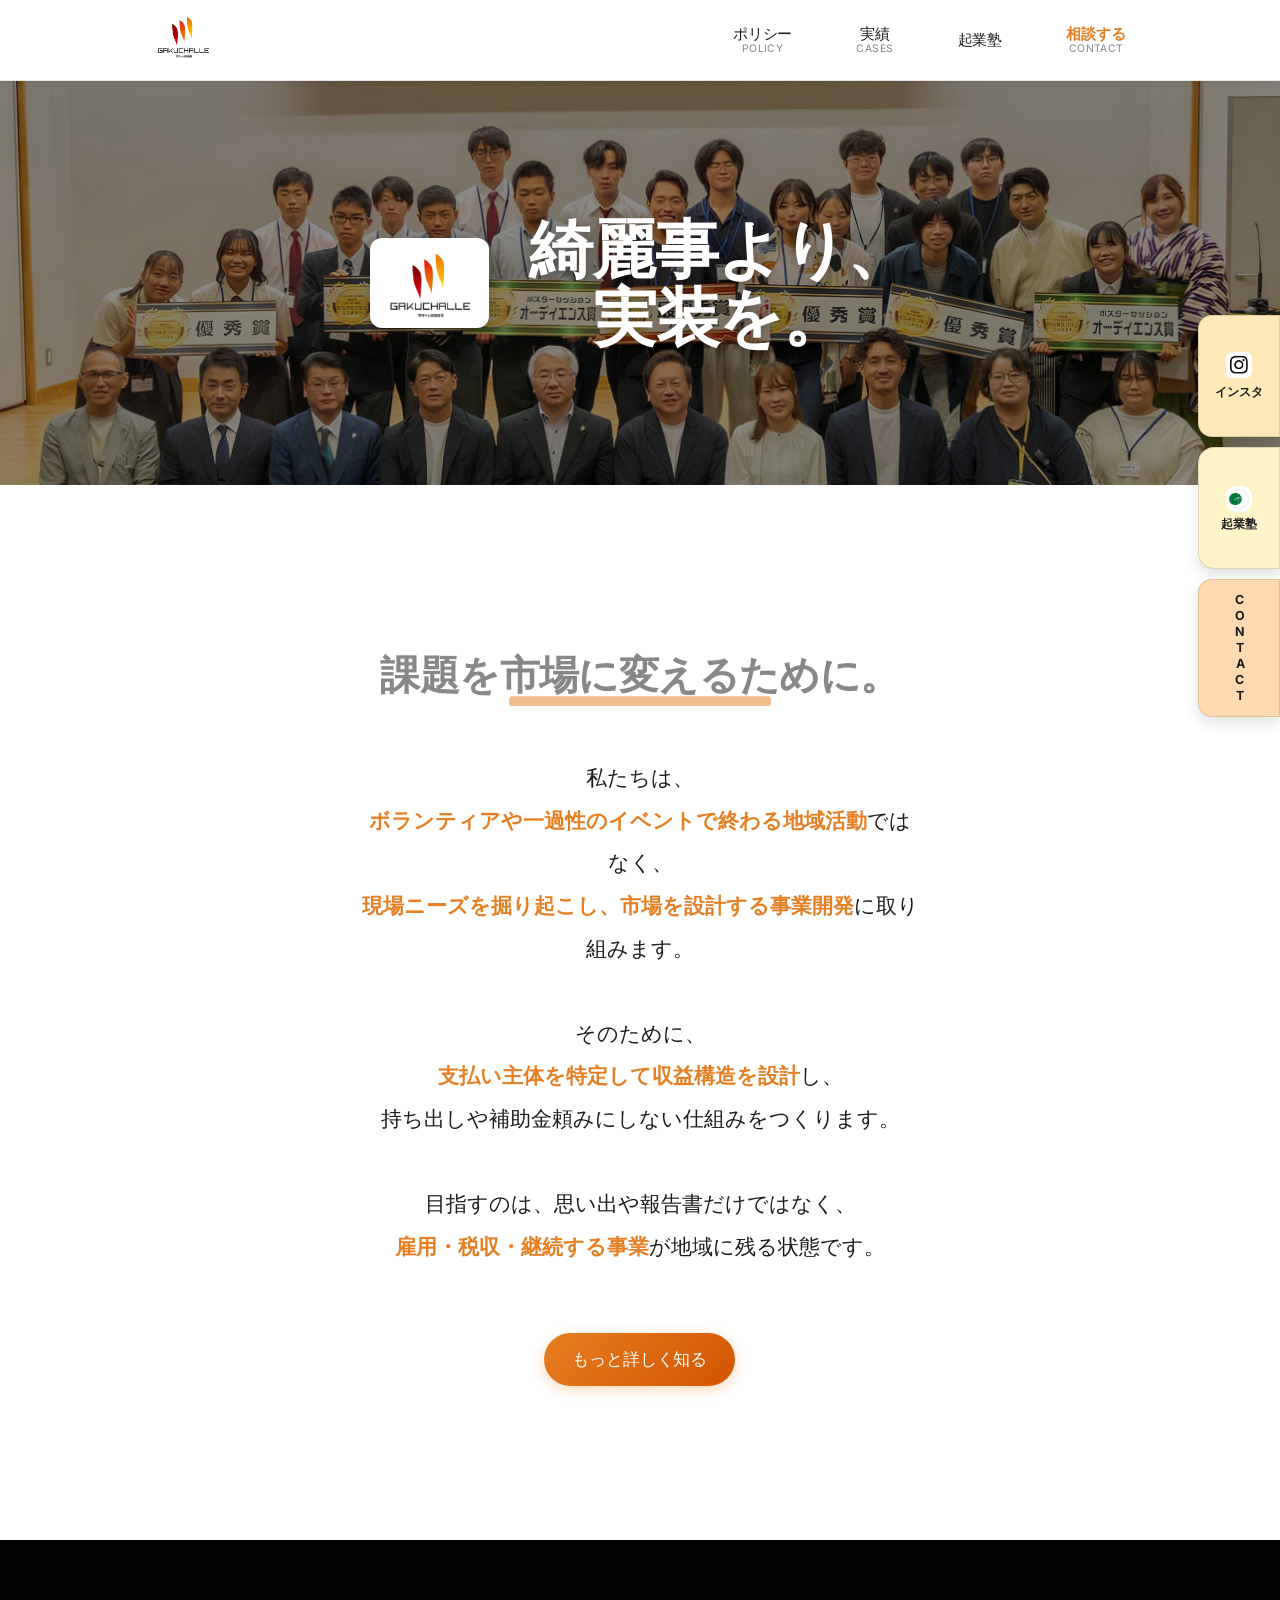
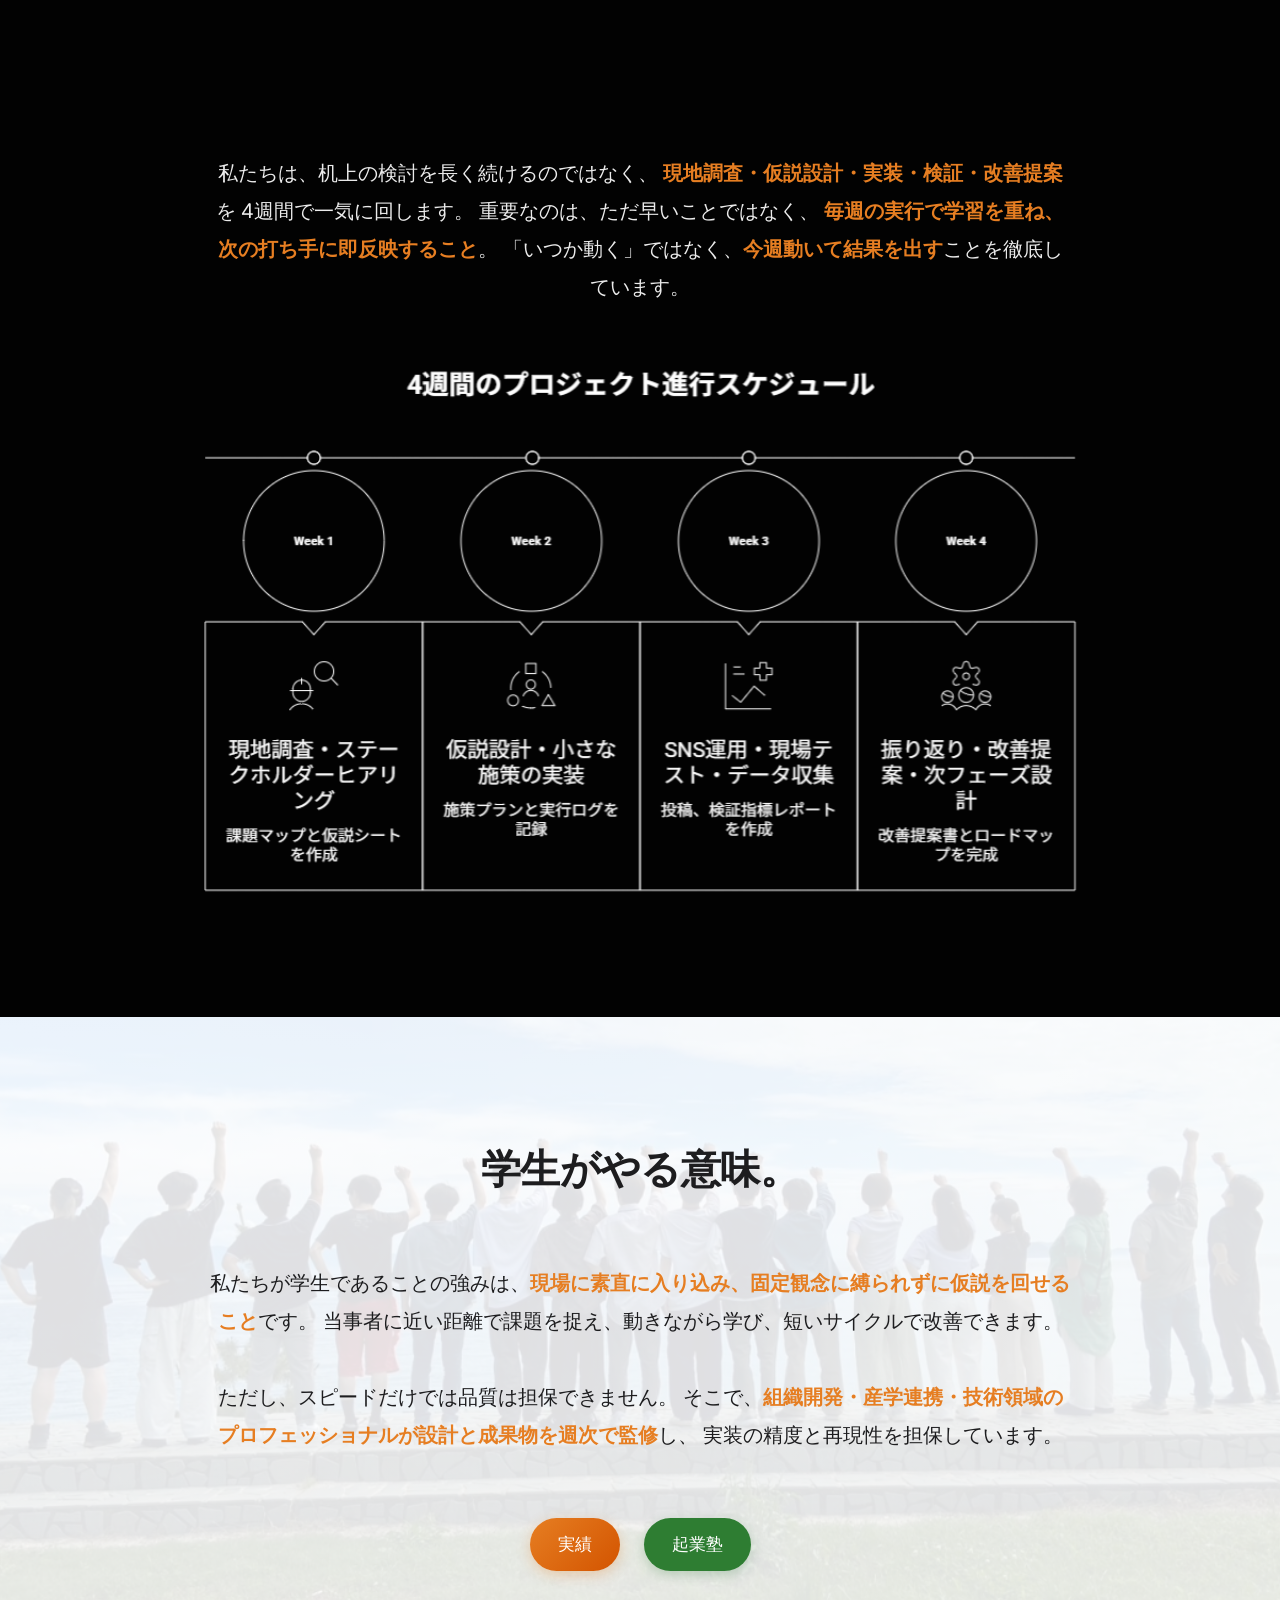
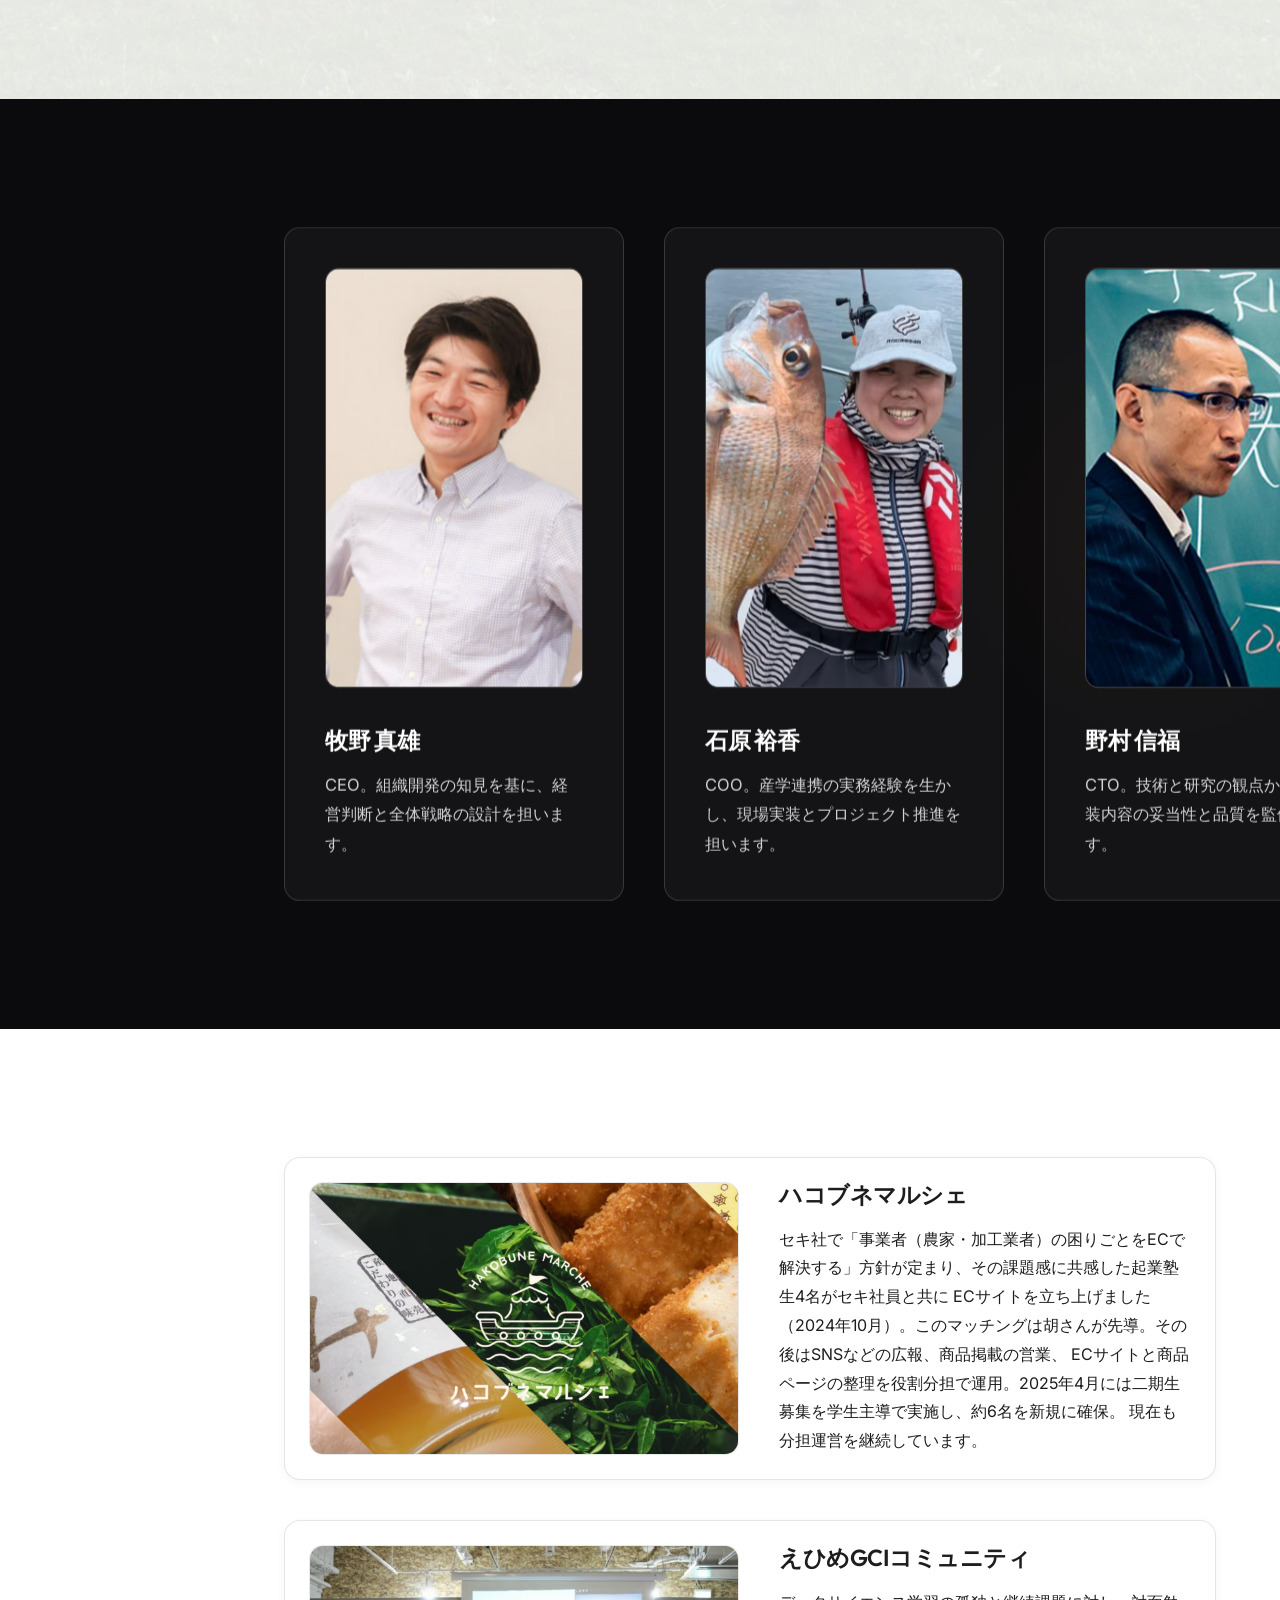
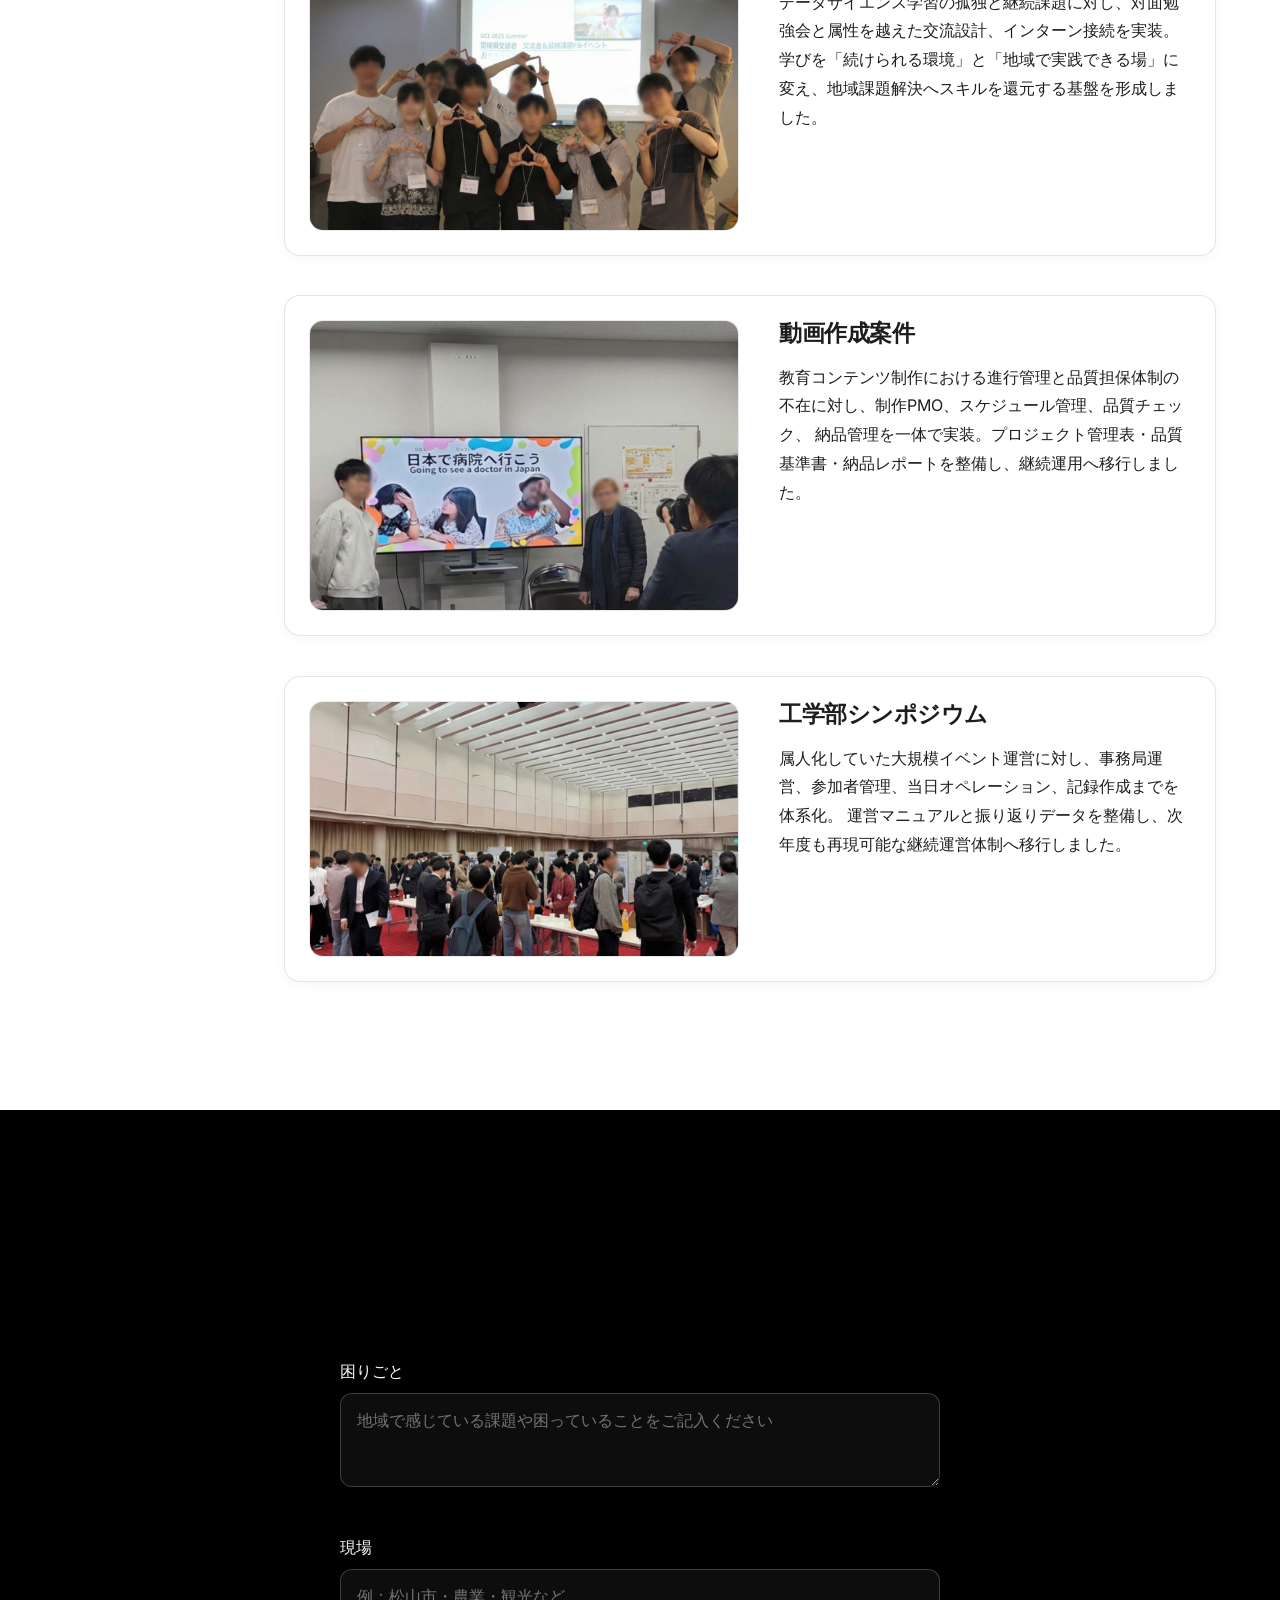
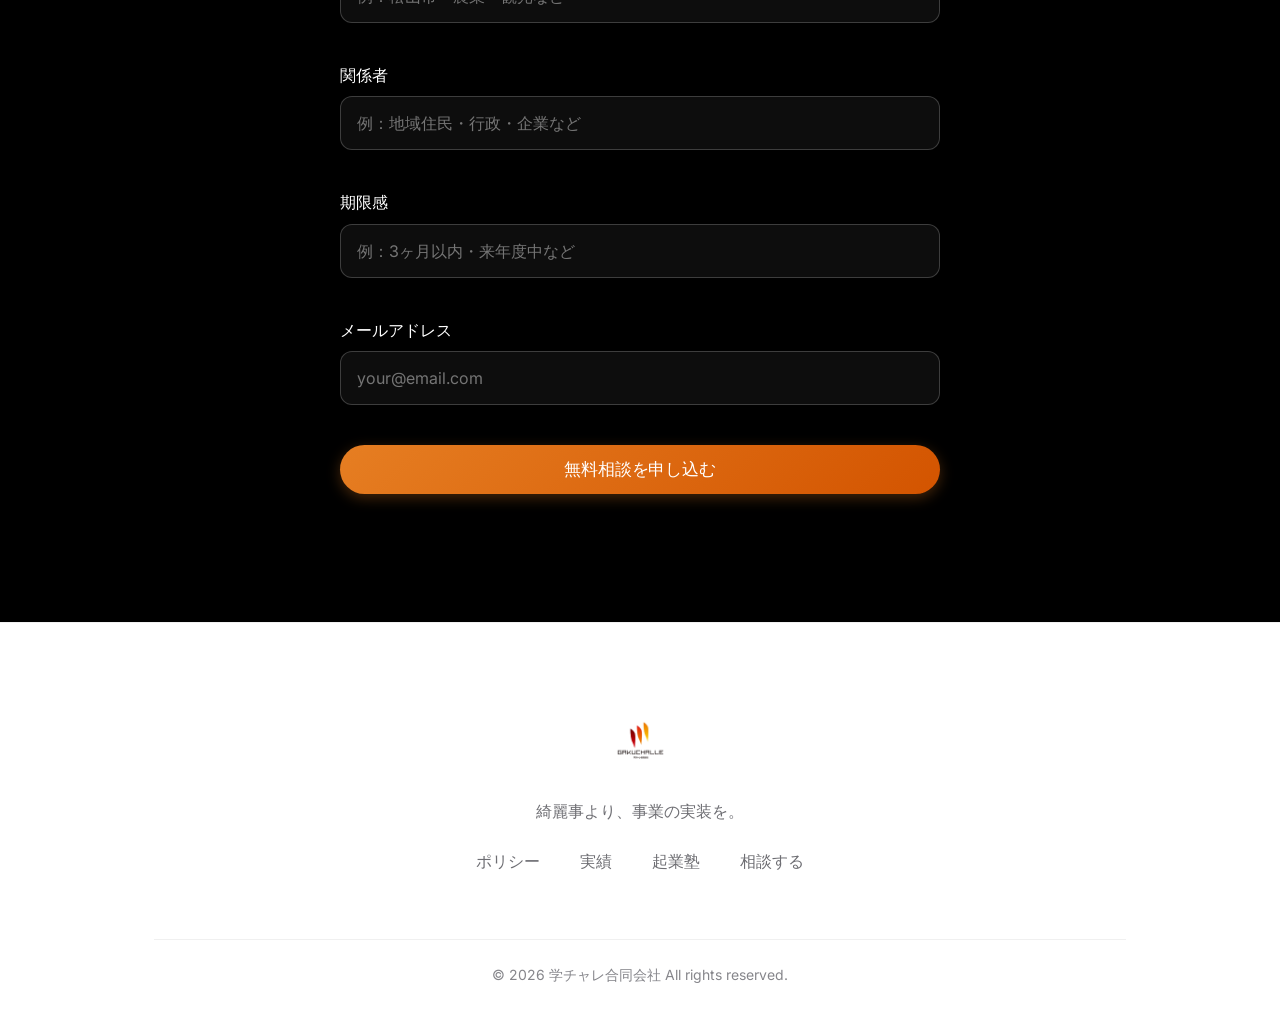
==== commit af602575: "Add files via upload" ====
--- a/gakuLP/index.html
+++ b/gakuLP/index.html
@@ -1,4 +1,4 @@
-<!DOCTYPE html>
+﻿<!DOCTYPE html>
 <html lang="ja">
 
 <head>
@@ -24,9 +24,9 @@
     <link rel="stylesheet" href="styles.css">
 </head>
 
-<body>
-    <!-- Section A: Header -->
-    <header id="header" class="header">
+<body>
+    <!-- Section A: Header -->
+    <header id="header" class="header">
         <div class="container header-content">
             <div class="logo">
                 <img src="media/ロゴ.png" alt="学チャレ合同会社ロゴ" style="height: 45px; width: auto;">
@@ -66,10 +66,26 @@
                 <span></span>
                 <span></span>
             </button>
-        </div>
-    </header>
-
-    <main>
+        </div>
+    </header>
+
+    <aside class="floating-fusen-menu" aria-label="固定メニュー">
+        <a href="https://www.instagram.com/gakuchare/" target="_blank" rel="noopener noreferrer"
+            class="fusen-link fusen-link-instagram" aria-label="Instagramを開く">
+            <img src="media/インスタ.webp" alt="Instagramロゴ" class="fusen-instagram-logo" width="26" height="26">
+            <span>インスタ</span>
+        </a>
+        <a href="https://www.ccr.ehime-u.ac.jp/ehime-entre/#/" target="_blank" rel="noopener noreferrer"
+            class="fusen-link fusen-link-school" aria-label="起業塾のHPを開く">
+            <img src="media/えひめ学生起業塾.png" alt="えひめ学生起業塾ロゴ" class="fusen-school-logo" width="26" height="26">
+            <span class="fusen-school-label">起業塾</span>
+        </a>
+        <a href="#contact" class="fusen-link fusen-link-contact" aria-label="CONTACTへ移動">
+            <span class="fusen-contact-text">CONTACT</span>
+        </a>
+    </aside>
+
+    <main>
         <!-- Section B: Hero -->
         <section id="hero" class="hero"
             style="background-image: url('media/キービジュアル.jpeg'); background-size: cover; background-position: center; background-repeat: no-repeat;">
@@ -77,420 +93,193 @@
             <div class="container hero-content">
                 <div class="hero-inner">
                     <img src="media/ロゴ.png" alt="学チャレ合同会社ロゴ" class="hero-logo">
-                    <h1 class="hero-catch">綺麗事より、実装を。</h1>
+                    <h1 class="hero-catch">綺麗事より、<br>実装を。</h1>
                 </div>
             </div>
         </section>
 
-        <!-- Section①: 「課題を市場に変える」とはどういうことか？ -->
-        <section id="what-we-do" class="what-we-do">
-            <div class="container">
-                <h2 class="section-title">「課題を市場に変える」とはどういうことか？</h2>
-                <p class="section-lead">
-                    地域の課題に向き合う活動は、これまでもたくさんありました。<br>
-                    でも、その多くは「持ち出しで終わる」ものでした。
-                </p>
-
-                <div class="comparison-table-wrapper">
-                    <table class="comparison-table">
-                        <thead>
-                            <tr>
-                                <th></th>
-                                <th class="col-old">従来の地域活動</th>
-                                <th class="col-new">学チャレの事業開発活動</th>
-                            </tr>
-                        </thead>
-                        <tbody>
-                            <tr>
-                                <td class="row-label">形</td>
-                                <td class="col-old">ボランティア・一過性のイベント</td>
-                                <td class="col-new">現場ニーズを掘り起こした市場の設計</td>
-                            </tr>
-                            <tr>
-                                <td class="row-label">お金の流れ</td>
-                                <td class="col-old">持ち出し・補助金頼み</td>
-                                <td class="col-new">支払い主体を特定し、収益構造を設計</td>
-                            </tr>
-                            <tr>
-                                <td class="row-label">残るもの</td>
-                                <td class="col-old">思い出・報告書</td>
-                                <td class="col-new">雇用・税収・継続する事業</td>
-                            </tr>
-                        </tbody>
-                    </table>
-                </div>
-
-                <p class="section-emphasis">
-                    課題を「市場」に変えるとは、<br>誰かが対価を払い続ける仕組みをゼロから作ることです。
-                </p>
-            </div>
-        </section>
-
-        <!-- Section②: 泥臭い仮説検証の、圧倒的なスピード感 -->
-        <section id="process" class="process">
-            <div class="container">
-                <h2 class="section-title">泥臭い仮説検証の、圧倒的なスピード感</h2>
-                <p class="section-lead">「考える」より「動く」。私たちの強みは、現場に飛び込む実行量です。</p>
-
-                <h3 class="subsection-label">── 1プロジェクト／4週間の動き方</h3>
-
-                <div class="week-table-wrapper">
-                    <table class="week-table">
-                        <thead>
-                            <tr>
-                                <th>Week</th>
-                                <th>やること</th>
-                                <th>成果物</th>
-                            </tr>
-                        </thead>
-                        <tbody>
-                            <tr>
-                                <td class="week-num"><span class="week-badge">Week 1</span></td>
-                                <td>現地調査・ステークホルダーヒアリング（n=10〜）</td>
-                                <td class="deliverable">課題マップ・仮説シート</td>
-                            </tr>
-                            <tr>
-                                <td class="week-num"><span class="week-badge">Week 2</span></td>
-                                <td>仮説設計・小さな施策の実装</td>
-                                <td class="deliverable">施策プラン・実行ログ</td>
-                            </tr>
-                            <tr>
-                                <td class="week-num"><span class="week-badge">Week 3</span></td>
-                                <td>SNS運用・現場テスト・データ収集</td>
-                                <td class="deliverable">投稿◯本・検証指標レポート</td>
-                            </tr>
-                            <tr>
-                                <td class="week-num"><span class="week-badge">Week 4</span></td>
-                                <td>振り返り・改善提案・次フェーズ設計</td>
-                                <td class="deliverable">改善提案書・ロードマップ</td>
-                            </tr>
-                        </tbody>
-                    </table>
-                </div>
-
-                <div class="process-highlight">
-                    <p class="process-example">
-                        <strong>実例：</strong>わずか1ヶ月で、留学生へのヒアリングからSNS運用・改善提案までを完遂。
-                    </p>
-                    <p class="process-tagline">「いつか動く」ではなく、「今週動く」チームです。</p>
-                </div>
-            </div>
-        </section>
-
-        <!-- Section③: 誰が市場を作るのか――体制と信頼 -->
-        <section id="team" class="team">
-            <div class="container">
-                <h2 class="section-title">誰が市場を作るのか――体制と信頼</h2>
-                <p class="section-lead">「学生だから」という甘えは、私たちには通用しません。</p>
-
-                <div class="team-structure-grid">
-                    <div class="team-structure-card">
-                        <div class="team-structure-icon">⚡</div>
-                        <h3 class="team-structure-title">実行部隊</h3>
-                        <p class="team-structure-text">
-                            専門分野を持つ大学生・大学院生が現場に入り、<br>
-                            調査から実装まで一気通貫で担います。
-                        </p>
-                    </div>
-                    <div class="team-structure-divider">×</div>
-                    <div class="team-structure-card">
-                        <div class="team-structure-icon">🎯</div>
-                        <h3 class="team-structure-title">戦略監修</h3>
-                        <p class="team-structure-text">
-                            組織開発・産学連携のプロフェッショナルが、<br>
-                            仮説設計から成果物まで週次でレビュー。<br>
-                            クオリティは「人の熱意」ではなく、仕組みで担保します。
-                        </p>
-                    </div>
-                </div>
-
-                <p class="team-tagline">
-                    「若者の感性 × 専門家の知見」が、<br>最短距離で地域課題を市場へ変える。
-                </p>
-
-                <div class="team-grid">
-                    <div class="team-card">
-                        <a href="https://kaisyn.com/" target="_blank" rel="noopener noreferrer" class="team-photo-link"
-                            aria-label="牧野 真雄のプロフィール（外部リンク）">
-                            <div class="team-photo-wrapper">
-                                <img src="media/牧野.png" alt="牧野 真雄 - CEO（組織開発エキスパート）" class="team-photo" loading="lazy"
-                                    width="200" height="200">
-                            </div>
-                        </a>
-                        <div class="team-role">CEO</div>
-                        <h3 class="team-name"><a href="https://kaisyn.com/" target="_blank" rel="noopener noreferrer">牧野
-                                真雄</a></h3>
-                        <p class="team-affiliation">組織開発エキスパート<br>株式会社カイシン 代表取締役<br>リマネージ株式会社 代表取締役</p>
-                        <div class="team-responsibility">
-                            <h4>担う責任</h4>
-                            <ul>
-                                <li>意思決定</li>
-                                <li>対外説明責任</li>
-                                <li>全体設計（Go/No-Go含む）</li>
-                            </ul>
-                        </div>
-                    </div>
-
-                    <div class="team-card">
-                        <a href="https://researchmap.jp/read0183368" target="_blank" rel="noopener noreferrer"
-                            class="team-photo-link" aria-label="野村 信福のプロフィール（外部リンク）">
-                            <div class="team-photo-wrapper">
-                                <img src="media/野村.png" alt="野村 信福 - CTO（愛媛大学 教授）" class="team-photo" loading="lazy"
-                                    width="200" height="200">
-                            </div>
-                        </a>
-                        <div class="team-role">CTO</div>
-                        <h3 class="team-name"><a href="https://researchmap.jp/read0183368" target="_blank"
-                                rel="noopener noreferrer">野村 信福</a></h3>
-                        <p class="team-affiliation">えひめ学生起業塾 顧問<br>愛媛大学 大学院理工学研究科 教授<br>「液中プラズマ」技術を開発</p>
-                        <div class="team-responsibility">
-                            <h4>担う責任</h4>
-                            <ul>
-                                <li>技術・研究連携の妥当性</li>
-                                <li>倫理・品質の担保</li>
-                                <li>大学接続の設計</li>
-                            </ul>
-                        </div>
-                    </div>
-
-                    <div class="team-card">
-                        <a href="https://researchmap.jp/yuka_ishihara" target="_blank" rel="noopener noreferrer"
-                            class="team-photo-link" aria-label="石原 裕香のプロフィール（外部リンク）">
-                            <div class="team-photo-wrapper">
-                                <img src="media/石原.png" alt="石原 裕香 - COO（愛媛大学 特定准教授）" class="team-photo" loading="lazy"
-                                    width="200" height="200">
-                            </div>
-                        </a>
-                        <div class="team-role">COO</div>
-                        <h3 class="team-name"><a href="https://researchmap.jp/yuka_ishihara" target="_blank"
-                                rel="noopener noreferrer">石原 裕香</a></h3>
-                        <p class="team-affiliation">愛媛大学 研究・産学連携推進機構<br>産学連携推進本部 特定准教授<br>えひめ学生起業塾副顧問</p>
-                        <div class="team-responsibility">
-                            <h4>担う責任</h4>
-                            <ul>
-                                <li>運用設計</li>
-                                <li>実装推進（PMO）</li>
-                                <li>関係者合意形成</li>
-                                <li>継続運営の成立</li>
-                            </ul>
-                        </div>
-                    </div>
-                </div>
-            </div>
-        </section>
-
-        <!-- Section④: 実績 -->
-        <section id="cases" class="cases">
-            <div class="container">
-                <h2 class="section-title">実績</h2>
-
-                <div class="cases-grid">
-                    <div class="case-card">
-                        <a href="https://momentum-matsuyama.com/" target="_blank" rel="noopener noreferrer"
-                            class="case-link" aria-label="momentumプロジェクトの詳細">
-                            <div class="case-image-wrapper case-placeholder momentum-logo-wrapper" role="img"
-                                aria-label="momentumのロゴマーク">
-                                <img src="media\momentum.png" alt="momentum" class="momentum-logo" loading="lazy"
-                                    width="120" height="auto">
-                            </div>
-                        </a>
-                        <h3 class="case-title"><a href="https://momentum-matsuyama.com/" target="_blank"
-                                rel="noopener noreferrer">momentumプロジェクト</a></h3>
-                        <div class="case-section">
-                            <h4 class="case-label">課題</h4>
-                            <p>新規事業の実証実験設計と評価の枠組みが不明確</p>
-                        </div>
-                        <div class="case-section">
-                            <h4 class="case-label">実装</h4>
-                            <p>PoC設計・運営、評価フレームワーク構築、事務局機能</p>
-                        </div>
-                        <div class="case-section">
-                            <h4 class="case-label">成果物</h4>
-                            <p>成果1枚、運用設計書、意思決定ログ</p>
-                        </div>
-                        <div class="case-section">
-                            <h4 class="case-label">次の判断</h4>
-                            <p>形を変えて継続</p>
-                        </div>
-                    </div>
-
-                    <div class="case-card">
-                        <div class="case-image-wrapper">
-                            <picture>
-                                <img src="media\えひめGCI.png" alt="えひめGCIコミュニティの勉強会参加者の様子" class="case-image"
-                                    loading="lazy" width="400" height="300">
-                            </picture>
-                        </div>
-                        <h3 class="case-title">えひめGCIコミュニティ</h3>
-                        <div class="case-section">
-                            <h4 class="case-label">課題</h4>
-                            <p>データサイエンス学習の孤独と継続の難しさ</p>
-                        </div>
-                        <div class="case-section">
-                            <h4 class="case-label">実装</h4>
-                            <p>対面勉強会、属性を越えた交流、インターン接続</p>
-                        </div>
-                        <div class="case-section">
-                            <h4 class="case-label">提供価値</h4>
-                            <p>「やり切る」環境、地域での仲間作り、実践の場</p>
-                        </div>
-                        <div class="case-section">
-                            <h4 class="case-label">次の展開</h4>
-                            <p>地域課題解決へのスキル応用</p>
-                        </div>
-                    </div>
-
-                    <div class="case-card">
-                        <div class="case-image-wrapper">
-                            <picture>
-                                <img src="media\動画案件.png" alt="動画作成案件のチーム作業風景" class="case-image" loading="lazy"
-                                    width="400" height="300">
-                            </picture>
-                        </div>
-                        <h3 class="case-title">動画作成案件</h3>
-                        <div class="case-section">
-                            <h4 class="case-label">課題</h4>
-                            <p>教育コンテンツ制作の進行管理と品質担保体制の不在</p>
-                        </div>
-                        <div class="case-section">
-                            <h4 class="case-label">実装</h4>
-                            <p>制作PMO、スケジュール管理、品質チェック、納品管理</p>
-                        </div>
-                        <div class="case-section">
-                            <h4 class="case-label">成果物</h4>
-                            <p>プロジェクト管理表、品質基準書、納品レポート</p>
-                        </div>
-                        <div class="case-section">
-                            <h4 class="case-label">次の判断</h4>
-                            <p>継続運用へ移行</p>
-                        </div>
-                    </div>
-
-                    <div class="case-card">
-                        <div class="case-image-wrapper">
-                            <picture>
-                                <img src="media\工学部シンポジウム.png" alt="工学部シンポジウムのステージとパネルの様子" class="case-image"
-                                    loading="lazy" width="400" height="300">
-                            </picture>
-                        </div>
-                        <h3 class="case-title">工学部シンポジウム</h3>
-                        <div class="case-section">
-                            <h4 class="case-label">課題</h4>
-                            <p>大規模イベント運営の属人化と継続体制の不安定さ</p>
-                        </div>
-                        <div class="case-section">
-                            <h4 class="case-label">実装</h4>
-                            <p>イベント事務局、参加者管理、当日運営、記録作成</p>
-                        </div>
-                        <div class="case-section">
-                            <h4 class="case-label">成果物</h4>
-                            <p>運営マニュアル、参加者データ、振り返りレポート</p>
-                        </div>
-                        <div class="case-section">
-                            <h4 class="case-label">次の判断</h4>
-                            <p>次年度も運営継続</p>
-                        </div>
-                    </div>
-                </div>
-            </div>
-        </section>
-
-        <!-- Section K: 体制 -->
-        <section id="team" class="team">
-            <div class="container">
-                <h2 class="section-title">体制</h2>
-
-                <div class="team-grid">
-                    <!-- CEO -->
-                    <div class="team-card">
-                        <a href="https://kaisyn.com/" target="_blank" rel="noopener noreferrer" class="team-photo-link"
-                            aria-label="牧野 真雄のプロフィール（外部リンク）">
-                            <div class="team-photo-wrapper">
-                                <img src="media/牧野.png" alt="牧野 真雄 - CEO" class="team-photo" loading="lazy" width="200"
-                                    height="200">
-                            </div>
-                        </a>
-                        <div class="team-role">CEO</div>
-                        <h3 class="team-name"><a href="https://kaisyn.com/" target="_blank" rel="noopener noreferrer">牧野
-                                真雄</a></h3>
-                        <p class="team-affiliation">組織づくりの専門家。<br>株式会社カイシン 代表取締役<br>リマネージ株式会社 代表取締役</p>
-                        <div class="team-responsibility">
-                            <h4>担当すること</h4>
-                            <ul>
-                                <li>会社の顔として外部への窓口を担う</li>
-                                <li>経営の方針を決め、最終的な判断をする</li>
-                                <li>契約や意思決定のルールを整える</li>
-                                <li>チーム全体の体制づくりをサポートする</li>
-                            </ul>
-                        </div>
-                    </div>
-
-                    <!-- COO -->
-                    <div class="team-card">
-                        <a href="https://researchmap.jp/yuka_ishihara" target="_blank" rel="noopener noreferrer"
-                            class="team-photo-link" aria-label="石原 裕香のプロフィール（外部リンク）">
-                            <div class="team-photo-wrapper">
-                                <img src="media/石原.png" alt="石原 裕香 - COO" class="team-photo" loading="lazy" width="200"
-                                    height="200">
-                            </div>
-                        </a>
-                        <div class="team-role">COO <span class="team-schedule">月4回・各3時間</span></div>
-                        <h3 class="team-name"><a href="https://researchmap.jp/yuka_ishihara" target="_blank"
-                                rel="noopener noreferrer">石原 裕香</a></h3>
-                        <p class="team-affiliation">愛媛大学 研究・産学連携推進機構<br>産学連携推進本部 特定准教授<br>えひめ学生起業塾 副顧問<br>大学発ベンチャー支援部門長
-                        </p>
-                        <div class="team-responsibility">
-                            <h4>担当すること（兼業の範囲内）</h4>
-                            <ul>
-                                <li>地域未来戦略室の室長として事業全体を取りまとめる</li>
-                                <li>プロジェクト管理（PMO）と事務局の運営（BPO）</li>
-                                <li>自治体・企業・大学などとの連携づくりや合意形成</li>
-                                <li>試験的な取り組み（PoC）から実際の事業化までを推進する</li>
-                            </ul>
-                        </div>
-                    </div>
-
-                    <!-- CTO -->
-                    <div class="team-card">
-                        <a href="https://researchmap.jp/read0183368" target="_blank" rel="noopener noreferrer"
-                            class="team-photo-link" aria-label="野村 信福のプロフィール（外部リンク）">
-                            <div class="team-photo-wrapper">
-                                <img src="media/野村.png" alt="野村 信福 - CTO" class="team-photo" loading="lazy" width="200"
-                                    height="200">
-                            </div>
-                        </a>
-                        <div class="team-role">CTO <span class="team-schedule">月2回・各2時間</span></div>
-                        <h3 class="team-name"><a href="https://researchmap.jp/read0183368" target="_blank"
-                                rel="noopener noreferrer">野村 信福</a></h3>
-                        <p class="team-affiliation">愛媛大学大学院 理工学研究科 教授<br>えひめ学生起業塾 顧問<br>「液中プラズマ」技術の研究・開発者</p>
-                        <div class="team-responsibility">
-                            <h4>担当すること（兼業の範囲内）</h4>
-                            <ul>
-                                <li>技術や研究の内容が適切かどうかを確認・審査する</li>
-                                <li>倫理面・品質面での専門的なチェック</li>
-                                <li>大学との連携をどう設計するかを監修する</li>
-                                <li>技術開発と事業化に向けたアドバイスをする</li>
-                            </ul>
-                        </div>
-                    </div>
-                </div>
-
-                <!-- 体制まとめ -->
-                <blockquote class="team-summary">
-                    牧野（CEO）が会社の顔と経営判断を担い、石原（COO）が日々の運営と案件推進を取りまとめ、野村（CTO）が技術・研究の専門家として監修する体制です。
-                </blockquote>
-            </div>
-        </section>
-
-        <!-- Section N: 最終CTA -->
-        <section id="contact" class="final-cta">
-            <div class="container">
-                <h2 class="final-cta-title">
-                    補助金が切れても、担当者が変わっても、<br>稼ぎ続ける地域をつくりたい方へ。
-                </h2>
-                <p class="final-cta-sub">まずは、現場の「困った」を聞かせてください。</p>
-
-                <form class="contact-form" id="contactForm">
+        <!-- Section①: 「課題を市場に変える」とはどういうことか？ -->
+        <section id="what-we-do" class="what-we-do">
+            <div class="container">
+                <h2 class="section-title scroll-fade-up-text scroll-underline-title">課題を市場に変えるために。</h2>
+                <p class="what-we-do-message scroll-fade-up-text">
+                    私たちは、<br>
+                    <span class="what-we-do-highlight">ボランティアや一過性のイベントで終わる地域活動</span>ではなく、<br>
+                    <span class="what-we-do-highlight">現場ニーズを掘り起こし、市場を設計する事業開発</span>に取り組みます。<br><br>
+                    そのために、<br>
+                    <span class="what-we-do-highlight">支払い主体を特定して収益構造を設計</span>し、<br>
+                    持ち出しや補助金頼みにしない仕組みをつくります。<br><br>
+                    目指すのは、思い出や報告書だけではなく、<br>
+                    <span class="what-we-do-highlight">雇用・税収・継続する事業</span>が地域に残る状態です。
+                </p>
+                <div class="what-we-do-cta scroll-fade-up-text">
+                    <a href="policy.html" class="btn btn-primary btn-large">もっと詳しく知る</a>
+                </div>
+            </div>
+        </section>
+
+        <!-- Section②: 泥臭い仮説検証の、圧倒的なスピード感 -->
+        <section id="process" class="process">
+            <div class="container">
+                <h2 class="section-title scroll-fade-up-text scroll-underline-title">圧倒的なスピード感。</h2>
+                <p class="process-summary scroll-fade-up-text">
+                    私たちは、机上の検討を長く続けるのではなく、
+                    <span class="process-summary-highlight">現地調査・仮説設計・実装・検証・改善提案</span>を
+                    4週間で一気に回します。
+                    重要なのは、ただ早いことではなく、
+                    <span class="process-summary-highlight">毎週の実行で学習を重ね、次の打ち手に即反映すること</span>。
+                    「いつか動く」ではなく、<span class="process-summary-highlight">今週動いて結果を出す</span>ことを徹底しています。
+                </p>
+                <figure class="process-diagram scroll-fade-up-text">
+                    <img src="media/４週間の図解.png" alt="4週間の実行プロセス図解" loading="lazy">
+                </figure>
+            </div>
+        </section>
+
+        <!-- Section③: 学生がやる意味 -->
+        <section id="student-value" class="student-value">
+            <div class="container">
+                <h2 class="section-title scroll-fade-up-text scroll-underline-title">学生がやる意味。</h2>
+                <p class="student-value-message scroll-fade-up-text">
+                    私たちが学生であることの強みは、<span class="student-value-highlight">現場に素直に入り込み、固定観念に縛られずに仮説を回せること</span>です。
+                    当事者に近い距離で課題を捉え、動きながら学び、短いサイクルで改善できます。<br><br>
+                    ただし、スピードだけでは品質は担保できません。
+                    そこで、<span class="student-value-highlight">組織開発・産学連携・技術領域のプロフェッショナルが設計と成果物を週次で監修</span>し、
+                    実装の精度と再現性を担保しています。
+                </p>
+                <div class="student-value-cta scroll-fade-up-text">
+                    <a href="#cases" class="btn btn-primary btn-large">実績</a>
+                    <a href="https://www.ccr.ehime-u.ac.jp/ehime-entre/#/" target="_blank" rel="noopener noreferrer"
+                        class="btn btn-kigyo btn-large">起業塾</a>
+                </div>
+            </div>
+        </section>
+
+        <!-- Section④: 体制 -->
+        <section id="team" class="team">
+            <div class="container team-layout">
+                <div class="team-tab scroll-fade-up-text">
+                    <span class="team-tab-main">体制</span>
+                    <span class="team-tab-sub">member</span>
+                </div>
+
+                <div class="team-member-grid">
+                    <article class="team-member-card scroll-fade-up-text">
+                        <a href="https://kaisyn.com/" target="_blank" rel="noopener noreferrer" class="team-member-photo-wrap"
+                            aria-label="牧野 真雄のプロフィール（外部リンク）">
+                            <img src="media/牧野.png" alt="牧野 真雄 - CEO" class="team-member-photo" loading="lazy" width="360" height="480">
+                        </a>
+                        <h3 class="team-member-name">牧野 真雄</h3>
+                        <p class="team-member-detail">CEO。組織開発の知見を基に、経営判断と全体戦略の設計を担います。</p>
+                    </article>
+
+                    <article class="team-member-card scroll-fade-up-text">
+                        <a href="https://researchmap.jp/yuka_ishihara" target="_blank" rel="noopener noreferrer"
+                            class="team-member-photo-wrap" aria-label="石原 裕香のプロフィール（外部リンク）">
+                            <img src="media/石原.png" alt="石原 裕香 - COO" class="team-member-photo" loading="lazy" width="360" height="480">
+                        </a>
+                        <h3 class="team-member-name">石原 裕香</h3>
+                        <p class="team-member-detail">COO。産学連携の実務経験を生かし、現場実装とプロジェクト推進を担います。</p>
+                    </article>
+
+                    <article class="team-member-card scroll-fade-up-text">
+                        <a href="https://researchmap.jp/read0183368" target="_blank" rel="noopener noreferrer"
+                            class="team-member-photo-wrap" aria-label="野村 信福のプロフィール（外部リンク）">
+                            <img src="media/野村.png" alt="野村 信福 - CTO" class="team-member-photo" loading="lazy" width="360" height="480">
+                        </a>
+                        <h3 class="team-member-name">野村 信福</h3>
+                        <p class="team-member-detail">CTO。技術と研究の観点から、実装内容の妥当性と品質を監修します。</p>
+                    </article>
+                </div>
+            </div>
+        </section>
+
+
+
+        <!-- Section⑤: 実績 -->
+        <section id="cases" class="cases">
+            <div class="container cases-layout">
+                <div class="cases-tab scroll-fade-up-text">
+                    <span class="cases-tab-main">実績</span>
+                    <span class="cases-tab-sub">cases</span>
+                </div>
+
+                <div class="cases-grid">
+                    <article class="case-card case-row scroll-fade-up-text">
+                        <a href="https://hakobunemarche.com/" target="_blank" rel="noopener noreferrer"
+                            class="case-row-image-link" aria-label="ハコブネマルシェの詳細">
+                            <div class="case-image-wrapper">
+                                <img src="media/ハコブネマルシェ.png" alt="ハコブネマルシェECサイトの画面" class="case-image"
+                                    loading="lazy" width="480" height="300">
+                            </div>
+                        </a>
+                        <div class="case-row-content">
+                            <h3 class="case-title"><a href="https://hakobunemarche.com/" target="_blank"
+                                    rel="noopener noreferrer">ハコブネマルシェ</a></h3>
+                            <p class="case-row-description">
+                                セキ社で「事業者（農家・加工業者）の困りごとをECで解決する」方針が定まり、その課題感に共感した起業塾生4名がセキ社員と共に
+                                ECサイトを立ち上げました（2024年10月）。このマッチングは胡さんが先導。その後はSNSなどの広報、商品掲載の営業、
+                                ECサイトと商品ページの整理を役割分担で運用。2025年4月には二期生募集を学生主導で実施し、約6名を新規に確保。
+                                現在も分担運営を継続しています。
+                            </p>
+                        </div>
+                    </article>
+
+                    <article class="case-card case-row scroll-fade-up-text">
+                        <a href="https://dx-ehime.jp/archives/23606" target="_blank" rel="noopener noreferrer"
+                            class="case-row-image-link" aria-label="えひめGCIコミュニティの詳細">
+                            <div class="case-image-wrapper">
+                                <img src="media/えひめGCI.png" alt="えひめGCIコミュニティの勉強会参加者の様子" class="case-image" loading="lazy"
+                                    width="480" height="300">
+                            </div>
+                        </a>
+                        <div class="case-row-content">
+                            <h3 class="case-title"><a href="https://dx-ehime.jp/archives/23606" target="_blank"
+                                    rel="noopener noreferrer">えひめGCIコミュニティ</a></h3>
+                            <p class="case-row-description">
+                                データサイエンス学習の孤独と継続課題に対し、対面勉強会と属性を越えた交流設計、インターン接続を実装。
+                                学びを「続けられる環境」と「地域で実践できる場」に変え、地域課題解決へスキルを還元する基盤を形成しました。
+                            </p>
+                        </div>
+                    </article>
+
+                    <article class="case-card case-row scroll-fade-up-text">
+                        <div class="case-image-wrapper">
+                            <img src="media/動画案件.png" alt="動画作成案件のプロジェクト風景" class="case-image" loading="lazy"
+                                width="480" height="300">
+                        </div>
+                        <div class="case-row-content">
+                            <h3 class="case-title">動画作成案件</h3>
+                            <p class="case-row-description">
+                                教育コンテンツ制作における進行管理と品質担保体制の不在に対し、制作PMO、スケジュール管理、品質チェック、
+                                納品管理を一体で実装。プロジェクト管理表・品質基準書・納品レポートを整備し、継続運用へ移行しました。
+                            </p>
+                        </div>
+                    </article>
+
+                    <article class="case-card case-row scroll-fade-up-text">
+                        <div class="case-image-wrapper">
+                            <img src="media/工学部シンポジウム.png" alt="工学部シンポジウムのステージとパネルの様子" class="case-image"
+                                loading="lazy" width="480" height="300">
+                        </div>
+                        <div class="case-row-content">
+                            <h3 class="case-title">工学部シンポジウム</h3>
+                            <p class="case-row-description">
+                                属人化していた大規模イベント運営に対し、事務局運営、参加者管理、当日オペレーション、記録作成までを体系化。
+                                運営マニュアルと振り返りデータを整備し、次年度も再現可能な継続運営体制へ移行しました。
+                            </p>
+                        </div>
+                    </article>
+                </div>
+            </div>
+        </section>
+
+        <!-- Section⑥: 問い合わせ -->
+        <section id="contact" class="final-cta">
+            <div class="container">
+                <h2 class="final-cta-title contact-main-title scroll-fade-up-text scroll-underline-title">お問い合わせ</h2>
+
+                <form class="contact-form" id="contactForm">
                     <div class="form-group">
                         <label for="issue">困りごと</label>
                         <textarea id="issue" name="issue" rows="3" required
@@ -530,14 +319,14 @@
                 <div class="footer-logo">
                     <img src="media/ロゴ.png" alt="学チャレ合同会社ロゴ" class="footer-logo-img">
                 </div>
-                <p class="footer-tagline">綺麗事より、事業の実装を。</p>
-                <div class="footer-links">
-                    <a href="#what-we-do">私たちのこと</a>
-                    <a href="#process">進め方</a>
-                    <a href="#team">体制</a>
-                    <a href="#cases">実績</a>
-                    <a href="#contact">お問い合わせ</a>
-                </div>
+                <p class="footer-tagline">綺麗事より、事業の実装を。</p>
+                <div class="footer-links">
+                    <a href="policy.html">ポリシー</a>
+                    <a href="#cases">実績</a>
+                    <a href="https://www.ccr.ehime-u.ac.jp/ehime-entre/#/" target="_blank"
+                        rel="noopener noreferrer">起業塾</a>
+                    <a href="#contact">相談する</a>
+                </div>
             </div>
             <div class="footer-bottom">
                 <p>&copy; 2026 学チャレ合同会社 All rights reserved.</p>
@@ -548,4 +337,5 @@
     <script src="script.js"></script>
 </body>
 
-</html>+</html>
+
--- a/gakuLP/styles.css
+++ b/gakuLP/styles.css
@@ -119,7 +119,7 @@
 /* ========================================
    Buttons - Minimalist
    ======================================== */
-.btn {
+.btn {
     display: inline-flex;
     align-items: center;
     justify-content: center;
@@ -129,21 +129,35 @@
     font-weight: 400;
     text-decoration: none;
     border-radius: var(--radius-full);
-    transition: all var(--transition-base);
-    border: none;
-    cursor: pointer;
-    letter-spacing: -0.005em;
-}
+    transition:
+        transform var(--transition-base),
+        background-color var(--transition-base),
+        color var(--transition-base),
+        border-color var(--transition-base),
+        box-shadow var(--transition-base);
+    border: none;
+    cursor: pointer;
+    letter-spacing: -0.005em;
+    transform: translateY(0);
+    backface-visibility: hidden;
+}
+
+.btn:hover {
+    transform: translateY(-2px);
+}
+
+.btn:active {
+    transform: translateY(0);
+}
 
 .btn-primary {
     background: var(--primary-color);
     color: var(--text-white);
 }
 
-.btn-primary:hover {
-    background: var(--primary-dark);
-    transform: scale(1.01);
-}
+.btn-primary:hover {
+    background: var(--primary-color);
+}
 
 .btn-secondary,
 .btn-outline {
@@ -152,12 +166,12 @@
     border: 1.5px solid rgba(230, 126, 34, 0.5);
 }
 
-.btn-secondary:hover,
-.btn-outline:hover {
-    background: var(--primary-color);
-    color: var(--text-white);
-    border-color: var(--primary-color);
-}
+.btn-secondary:hover,
+.btn-outline:hover {
+    background: transparent;
+    color: var(--primary-color);
+    border-color: rgba(230, 126, 34, 0.5);
+}
 
 .btn-large {
     padding: 13px 28px;
@@ -267,12 +281,99 @@
     padding: 8px;
 }
 
-.mobile-menu-toggle span {
-    width: 20px;
-    height: 2px;
-    background: var(--text-primary);
-    transition: var(--transition-fast);
-}
+.mobile-menu-toggle span {
+    width: 20px;
+    height: 2px;
+    background: var(--text-primary);
+    transition: var(--transition-fast);
+}
+
+/* ========================================
+   Floating Fusen Menu
+   ======================================== */
+.floating-fusen-menu {
+    position: fixed;
+    top: 35%;
+    right: 0;
+    display: flex;
+    flex-direction: column;
+    gap: 10px;
+    z-index: 1200;
+}
+
+.fusen-link {
+    width: 82px;
+    min-height: 122px;
+    padding: 10px 8px;
+    border-radius: 14px 0 0 14px;
+    border: 1px solid rgba(0, 0, 0, 0.12);
+    box-shadow: 0 6px 14px rgba(0, 0, 0, 0.12);
+    text-decoration: none;
+    color: var(--text-primary);
+    font-size: 0.78rem;
+    font-weight: 700;
+    letter-spacing: 0.01em;
+    line-height: 1.35;
+    text-align: center;
+    display: flex;
+    flex-direction: column;
+    align-items: center;
+    justify-content: center;
+    transition: transform var(--transition-base), filter var(--transition-base);
+}
+
+.fusen-link:hover {
+    transform: translateX(-7px);
+    filter: brightness(0.98);
+}
+
+.fusen-link-instagram {
+    background: #ffe9b8;
+}
+
+.fusen-link-school {
+    background: #fff3c9;
+    border-radius: 16px 0 0 16px;
+}
+
+.fusen-link-contact {
+    background: #ffd9b0;
+    padding: 12px 0;
+}
+
+.fusen-instagram-logo {
+    width: 26px;
+    height: 26px;
+    object-fit: contain;
+    margin-bottom: 6px;
+    border-radius: 6px;
+    background: #fff;
+    padding: 2px;
+}
+
+.fusen-school-logo {
+    width: 26px;
+    height: 26px;
+    object-fit: contain;
+    border-radius: 10px;
+    background: #ffffff;
+    padding: 3px;
+}
+
+.fusen-school-label {
+    display: block;
+    margin-top: 6px;
+    font-size: 0.72rem;
+    font-weight: 700;
+    color: var(--text-primary);
+    line-height: 1.1;
+}
+
+.fusen-contact-text {
+    writing-mode: vertical-rl;
+    text-orientation: upright;
+    letter-spacing: 0.08em;
+}
 
 /* ========================================
    Hero - Key Visual
@@ -1435,10 +1536,55 @@
     transition: opacity 0.5s ease, transform 0.5s ease;
 }
 
-.scroll-fade.visible {
-    opacity: 1;
-    transform: translateY(0);
-}
+.scroll-fade.visible {
+    opacity: 1;
+    transform: translateY(0);
+}
+
+/* Scroll-linked text fade-up */
+.scroll-fade-up-text {
+    --fade-progress: 0;
+    opacity: var(--fade-progress);
+    transform: translateY(calc((1 - var(--fade-progress)) * 26px));
+    transition: opacity 0.08s linear, transform 0.08s linear;
+    will-change: opacity, transform;
+}
+
+/* Scroll-linked underline growth (center -> full width) */
+.scroll-underline-title {
+    --underline-progress: 0;
+    position: relative;
+    width: fit-content;
+    margin-left: auto;
+    margin-right: auto;
+    padding-bottom: 0.22em;
+}
+
+.scroll-underline-title::after {
+    content: "";
+    position: absolute;
+    left: 50%;
+    bottom: 0;
+    width: 50%;
+    height: 0.24em;
+    background: var(--primary-color);
+    border-radius: var(--radius-full);
+    transform: translateX(-50%) scaleX(var(--underline-progress));
+    transform-origin: center;
+    transition: transform 0.08s linear;
+}
+
+@media (prefers-reduced-motion: reduce) {
+    .scroll-fade-up-text {
+        opacity: 1;
+        transform: none;
+        transition: none;
+    }
+
+    .scroll-underline-title {
+        --underline-progress: 1;
+    }
+}
 
 /* ========================================
    Case Study Images & Alignment
@@ -1700,21 +1846,20 @@
     box-shadow: 0 4px 14px rgba(230, 126, 34, 0.3);
 }
 
-.btn-primary:hover {
-    box-shadow: 0 6px 20px rgba(230, 126, 34, 0.4);
-    transform: translateY(-2px);
-}
+.btn-primary:hover {
+    box-shadow: 0 4px 14px rgba(230, 126, 34, 0.3);
+}
 
 .btn-outline {
     border: 2px solid rgba(0, 0, 0, 0.1);
     color: var(--text-secondary);
 }
 
-.btn-outline:hover {
-    border-color: var(--primary-color);
-    color: var(--primary-color);
-    background: rgba(230, 126, 34, 0.05);
-}
+.btn-outline:hover {
+    border-color: rgba(0, 0, 0, 0.1);
+    color: var(--text-secondary);
+    background: transparent;
+}
 
 /* Card hover improvements */
 .problem-card {
@@ -1908,7 +2053,7 @@
     }
 }
 
-@media (max-width: 600px) {
+@media (max-width: 600px) {
     .problems-grid {
         grid-template-columns: 1fr;
     }
@@ -2028,11 +2173,54 @@
 /* Team photo polish */
 .team-photo-wrapper {
     box-shadow: 0 2px 8px rgba(0, 0, 0, 0.06);
-}
-
-/* ========================================
-   Desktop Optimization (2:3 Ratio Screens)
-   ======================================== */
+}
+
+@media (max-width: 900px) {
+    .floating-fusen-menu {
+        top: 38%;
+        gap: 8px;
+    }
+
+    .fusen-link {
+        width: 72px;
+        min-height: 106px;
+        font-size: 0.72rem;
+    }
+}
+
+@media (max-width: 640px) {
+    .floating-fusen-menu {
+        top: auto;
+        bottom: 12px;
+        gap: 6px;
+    }
+
+    .fusen-link {
+        width: 64px;
+        min-height: 90px;
+        border-radius: 10px 0 0 10px;
+        font-size: 0.66rem;
+    }
+
+    .fusen-instagram-logo {
+        width: 22px;
+        height: 22px;
+    }
+
+    .fusen-school-logo {
+        width: 22px;
+        height: 22px;
+    }
+
+    .fusen-school-label {
+        margin-top: 4px;
+        font-size: 0.66rem;
+    }
+}
+
+/* ========================================
+   Desktop Optimization (2:3 Ratio Screens)
+   ======================================== */
 @media (min-width: 1200px) {
     .container {
         max-width: 1100px;
@@ -2178,14 +2366,59 @@
 /* ========================================
    What We Do – Comparison Table
    ======================================== */
-.what-we-do {
-    background: var(--bg-secondary);
-}
-
-.comparison-table-wrapper {
-    overflow-x: auto;
-    -webkit-overflow-scrolling: touch;
-    margin: 0 auto var(--spacing-xl);
+.what-we-do {
+    position: relative;
+    overflow: hidden;
+    isolation: isolate;
+    background: #ffffff;
+    min-height: 88vh;
+    padding: 9.6rem 0;
+}
+
+.what-we-do>.container {
+    position: relative;
+    z-index: 1;
+}
+
+.what-we-do .section-title {
+    color: var(--text-primary);
+}
+
+.what-we-do-message {
+    max-width: 560px;
+    margin: 0 auto;
+    text-align: center;
+    font-size: clamp(1.05rem, 2.2vw, 1.3rem);
+    line-height: 2.05;
+    color: var(--text-primary);
+}
+
+.what-we-do-highlight {
+    color: var(--primary-color);
+    font-weight: 700;
+}
+
+.what-we-do-cta {
+    margin-top: var(--spacing-xl);
+    text-align: center;
+}
+
+@media (max-width: 768px) {
+    .what-we-do {
+        min-height: 68vh;
+        padding: 6.4rem 0;
+    }
+
+    .what-we-do-message {
+        max-width: 92%;
+        line-height: 1.9;
+    }
+}
+
+.comparison-table-wrapper {
+    overflow-x: auto;
+    -webkit-overflow-scrolling: touch;
+    margin: 0 auto var(--spacing-xl);
     max-width: 860px;
     border-radius: var(--radius-lg);
     border: 1px solid rgba(0, 0, 0, 0.07);
@@ -2266,13 +2499,98 @@
 /* ========================================
    Process – 4-Week Schedule Table
    ======================================== */
-.process {
-    background: var(--bg-primary);
-}
-
-.subsection-label {
-    text-align: center;
-    font-size: var(--font-size-md);
+.process {
+    background: var(--bg-primary);
+}
+
+.process-summary {
+    max-width: 860px;
+    margin: 0 auto var(--spacing-2xl);
+    text-align: center;
+    font-size: clamp(1.05rem, 2.2vw, 1.25rem);
+    line-height: 1.9;
+    color: var(--text-primary);
+}
+
+.process-summary-highlight {
+    color: var(--primary-color);
+    font-weight: 700;
+}
+
+.student-value {
+    position: relative;
+    overflow: hidden;
+    isolation: isolate;
+    background: #ffffff;
+}
+
+.student-value > .container {
+    position: relative;
+    z-index: 1;
+}
+
+.student-value::before {
+    content: "";
+    position: absolute;
+    inset: 0;
+    z-index: 0;
+    pointer-events: none;
+    background-image:
+        linear-gradient(rgba(255, 255, 255, 0.88), rgba(255, 255, 255, 0.88)),
+        url("media/学生後ろ姿.png");
+    background-size: cover;
+    background-position: center;
+    background-repeat: no-repeat;
+}
+
+.student-value-message {
+    max-width: 860px;
+    margin: 0 auto;
+    text-align: center;
+    font-size: clamp(1.05rem, 2.2vw, 1.25rem);
+    line-height: 1.9;
+    color: var(--text-primary);
+}
+
+.student-value-highlight {
+    color: var(--primary-color);
+    font-weight: 700;
+}
+
+.student-value-cta {
+    margin-top: var(--spacing-xl);
+    display: flex;
+    justify-content: center;
+    gap: var(--spacing-md);
+    flex-wrap: wrap;
+}
+
+.btn-kigyo {
+    background: #2e7d32;
+    color: #ffffff;
+}
+
+.btn-kigyo:hover {
+    background: #2e7d32;
+}
+
+.process-diagram {
+    max-width: 980px;
+    margin: 0 auto;
+}
+
+.process-diagram img {
+    display: block;
+    width: 100%;
+    height: auto;
+    border-radius: 0;
+    border: none;
+    box-shadow: none;
+}
+
+.subsection-label {
+    text-align: center;
+    font-size: var(--font-size-md);
     color: var(--text-secondary);
     font-weight: 500;
     margin-bottom: var(--spacing-xl);
@@ -2496,21 +2814,68 @@
     letter-spacing: -0.01em;
 }
 
-/* ========================================
-   Add new sections to the chevron pattern
-   ======================================== */
-.what-we-do,
-.process {
-    position: relative;
-    background:
-        linear-gradient(135deg, rgba(230, 126, 34, 0.015) 25%, transparent 25%),
-        linear-gradient(-135deg, rgba(230, 126, 34, 0.015) 25%, transparent 25%),
-        linear-gradient(45deg, rgba(230, 126, 34, 0.015) 25%, transparent 25%),
-        linear-gradient(-45deg, rgba(230, 126, 34, 0.015) 25%, transparent 25%),
-        #f5f5f7;
-    background-size: 60px 60px;
-    background-position: 0 0, 30px 0, 30px -30px, 0 30px;
-}
+/* ========================================
+   Add new sections to the chevron pattern
+   ======================================== */
+.what-we-do::before {
+    content: "";
+    position: absolute;
+    inset: -20px;
+    z-index: 0;
+    pointer-events: none;
+    background-image:
+        linear-gradient(rgba(255, 255, 255, 0.86), rgba(255, 255, 255, 0.86)),
+        url("media/背景ーしまなみ海道ー.png");
+    background-size: cover;
+    background-position: center;
+    background-repeat: no-repeat;
+    filter: blur(8px);
+    transform: scale(1.04);
+}
+
+.process {
+    position: relative;
+    overflow: hidden;
+    isolation: isolate;
+    background: #050505;
+    padding: var(--spacing-2xl) 0;
+}
+
+.process > .container {
+    position: relative;
+    z-index: 1;
+}
+
+.process::before {
+    content: "";
+    position: absolute;
+    inset: -20px;
+    z-index: 0;
+    pointer-events: none;
+    background-image:
+        linear-gradient(rgba(0, 0, 0, 0.58), rgba(0, 0, 0, 0.58)),
+        url("media/みかん畑.png");
+    background-size: cover;
+    background-position: center;
+    background-repeat: no-repeat;
+    filter: blur(8px);
+    transform: scale(1.04);
+}
+
+.process .section-title {
+    color: #ffffff;
+}
+
+.process-summary {
+    color: rgba(255, 255, 255, 0.92);
+    margin: 0 auto var(--spacing-lg);
+}
+
+@media (max-width: 768px) {
+    .process {
+        padding: var(--spacing-xl) 0;
+    }
+}
 
 /* ========================================
    Team Schedule Badge & Summary Blockquote
@@ -2529,16 +2894,355 @@
     letter-spacing: 0;
 }
 
-.team-summary {
-    max-width: 760px;
-    margin: var(--spacing-2xl) auto 0;
-    padding: var(--spacing-lg) var(--spacing-xl);
+.team-summary {
+    max-width: 760px;
+    margin: var(--spacing-2xl) auto 0;
+    padding: var(--spacing-lg) var(--spacing-xl);
     border-left: 3px solid var(--primary-color);
     background: var(--bg-secondary);
     border-radius: 0 var(--radius-md) var(--radius-md) 0;
     font-size: var(--font-size-md);
     font-weight: 600;
-    color: var(--text-primary);
-    line-height: 1.7;
-    letter-spacing: -0.01em;
-}
+    color: var(--text-primary);
+    line-height: 1.7;
+    letter-spacing: -0.01em;
+}
+
+/* ========================================
+   Unified Button Interaction (Final)
+   ======================================== */
+.btn,
+a.btn,
+button.btn {
+    transform: translate3d(0, 0, 0);
+    transition: transform 0.18s ease;
+    will-change: transform;
+    backface-visibility: hidden;
+}
+
+.btn:hover,
+a.btn:hover,
+button.btn:hover {
+    transform: translate3d(0, -2px, 0);
+}
+
+.btn:active,
+a.btn:active,
+button.btn:active {
+    transform: translate3d(0, 0, 0);
+}
+
+.btn-primary,
+.btn-primary:hover,
+.btn-primary:focus-visible {
+    background: linear-gradient(135deg, #e67e22 0%, #d35400 100%);
+    color: #ffffff;
+    box-shadow: 0 4px 14px rgba(230, 126, 34, 0.3);
+}
+
+.btn-kigyo,
+.btn-kigyo:hover,
+.btn-kigyo:focus-visible {
+    background: #2e7d32;
+    color: #ffffff;
+    box-shadow: 0 4px 12px rgba(46, 125, 50, 0.25);
+}
+
+.btn-outline,
+.btn-outline:hover,
+.btn-outline:focus-visible {
+    background: transparent;
+    color: var(--text-secondary);
+    border: 2px solid rgba(0, 0, 0, 0.1);
+    box-shadow: none;
+}
+
+/* ========================================
+   Team Section (Final)
+   ======================================== */
+.team {
+    background: #0b0b0d;
+    color: #ffffff;
+}
+
+.team.container,
+.team .container.team-layout {
+    max-width: 1480px;
+}
+
+.team-layout {
+    display: grid;
+    grid-template-columns: 180px 1fr;
+    gap: var(--spacing-lg);
+    align-items: start;
+}
+
+.team-tab {
+    background: transparent;
+    color: #ffffff;
+    border-radius: 0;
+    padding: 0;
+    box-shadow: none;
+    margin-top: 0;
+    text-align: left;
+    justify-self: start;
+}
+
+.team-tab-main {
+    display: block;
+    font-size: 2.2rem;
+    font-weight: 700;
+    line-height: 1.1;
+}
+
+.team-tab-sub {
+    display: block;
+    margin-top: 0;
+    margin-bottom: 6px;
+    font-size: 1rem;
+    letter-spacing: 0.08em;
+    text-transform: capitalize;
+    opacity: 0.92;
+}
+
+.team-member-grid {
+    display: grid;
+    grid-template-columns: repeat(3, minmax(340px, 1fr));
+    gap: var(--spacing-lg);
+}
+
+.team-member-card {
+    background: rgba(255, 255, 255, 0.04);
+    border: 1px solid rgba(255, 255, 255, 0.16);
+    border-radius: 16px;
+    padding: var(--spacing-lg);
+}
+
+.team-member-photo-wrap {
+    display: block;
+    width: 100%;
+    aspect-ratio: 3 / 4;
+    min-height: 420px;
+    overflow: hidden;
+    border-radius: 14px;
+    background: #1a1a1a;
+    border: 1px solid rgba(255, 255, 255, 0.2);
+    margin-bottom: var(--spacing-lg);
+}
+
+.team-member-photo {
+    width: 100%;
+    height: 100%;
+    object-fit: cover;
+    display: block;
+}
+
+.team-member-name {
+    font-size: 1.45rem;
+    font-weight: 700;
+    color: #ffffff;
+    margin: 0 0 var(--spacing-sm);
+    letter-spacing: -0.01em;
+}
+
+.team-member-detail {
+    margin: 0;
+    color: rgba(255, 255, 255, 0.82);
+    line-height: 1.8;
+    font-size: 1.03rem;
+}
+
+@media (max-width: 980px) {
+    .team-layout {
+        grid-template-columns: 1fr;
+        gap: var(--spacing-lg);
+    }
+
+    .team-tab {
+        width: fit-content;
+    }
+
+    .team-member-grid {
+        grid-template-columns: repeat(2, minmax(0, 1fr));
+        gap: var(--spacing-lg);
+    }
+
+    .team-member-photo-wrap {
+        min-height: 360px;
+    }
+}
+
+@media (max-width: 640px) {
+    .team-member-grid {
+        grid-template-columns: 1fr;
+    }
+
+    .team-member-photo-wrap {
+        min-height: 320px;
+    }
+}
+
+/* ========================================
+   Cases Section (Final)
+   ======================================== */
+#cases.cases {
+    background: #ffffff;
+}
+
+#cases .container.cases-layout {
+    max-width: 1480px;
+    display: grid;
+    grid-template-columns: 180px 1fr;
+    gap: var(--spacing-lg);
+    align-items: start;
+}
+
+#cases .cases-tab {
+    background: transparent;
+    color: var(--text-primary);
+    text-align: left;
+    justify-self: start;
+}
+
+#cases .cases-tab-main {
+    display: block;
+    font-size: 2.2rem;
+    font-weight: 700;
+    line-height: 1.1;
+}
+
+#cases .cases-tab-sub {
+    display: block;
+    margin-bottom: 6px;
+    font-size: 1rem;
+    letter-spacing: 0.08em;
+    text-transform: capitalize;
+    color: var(--text-secondary);
+}
+
+#cases .cases-grid {
+    max-width: none;
+    margin: 0;
+    display: flex;
+    flex-direction: column;
+    gap: var(--spacing-lg);
+}
+
+#cases .case-card {
+    background: #ffffff;
+    border: 1px solid rgba(0, 0, 0, 0.1);
+    border-radius: 16px;
+    padding: var(--spacing-md);
+    box-shadow: 0 3px 12px rgba(0, 0, 0, 0.04);
+}
+
+#cases .case-card:hover {
+    transform: translateY(-2px);
+    border-color: rgba(230, 126, 34, 0.28);
+    box-shadow: 0 8px 18px rgba(0, 0, 0, 0.08);
+}
+
+#cases .case-row {
+    display: grid;
+    grid-template-columns: minmax(320px, 430px) 1fr;
+    align-items: stretch;
+    gap: var(--spacing-lg);
+}
+
+#cases .case-row-image-link {
+    display: block;
+}
+
+#cases .case-image-wrapper,
+#cases .momentum-logo-wrapper {
+    height: 100% !important;
+    min-height: 240px;
+    aspect-ratio: auto;
+    margin-bottom: 0;
+    border-radius: 14px;
+    overflow: hidden;
+    display: flex;
+    align-items: center;
+    justify-content: center;
+    background: #f5f5f7;
+}
+
+#cases .case-image {
+    width: 100%;
+    height: 100%;
+    object-fit: cover;
+}
+
+#cases .momentum-logo {
+    width: min(64%, 260px);
+    height: auto;
+}
+
+#cases .case-title {
+    font-size: 1.45rem;
+    margin-bottom: var(--spacing-sm);
+}
+
+#cases .case-row-content {
+    display: flex;
+    flex-direction: column;
+    justify-content: flex-start;
+}
+
+#cases .case-row-description {
+    margin: 0;
+    font-size: 1rem;
+    line-height: 1.8;
+    color: var(--text-primary);
+}
+
+@media (max-width: 980px) {
+    #cases .container.cases-layout {
+        grid-template-columns: 1fr;
+    }
+
+    #cases .cases-tab {
+        width: fit-content;
+    }
+
+    #cases .case-row {
+        grid-template-columns: 1fr;
+        gap: var(--spacing-md);
+    }
+
+    #cases .case-image-wrapper {
+        min-height: 210px;
+    }
+}
+
+@media (max-width: 640px) {
+    #cases .case-image-wrapper {
+        min-height: 180px;
+    }
+}
+
+/* ========================================
+   Contact Section (Final)
+   ======================================== */
+#contact.final-cta {
+    background: #000000;
+    color: #ffffff;
+}
+
+#contact.final-cta::before {
+    display: none;
+}
+
+#contact .final-cta-title.contact-main-title {
+    margin: 0 auto var(--spacing-xl);
+    text-align: center;
+    color: #ffffff;
+}
+
+#contact .contact-main-title.scroll-underline-title::after {
+    width: 100%;
+}
+
+#contact .final-cta-sub {
+    display: none;
+}
